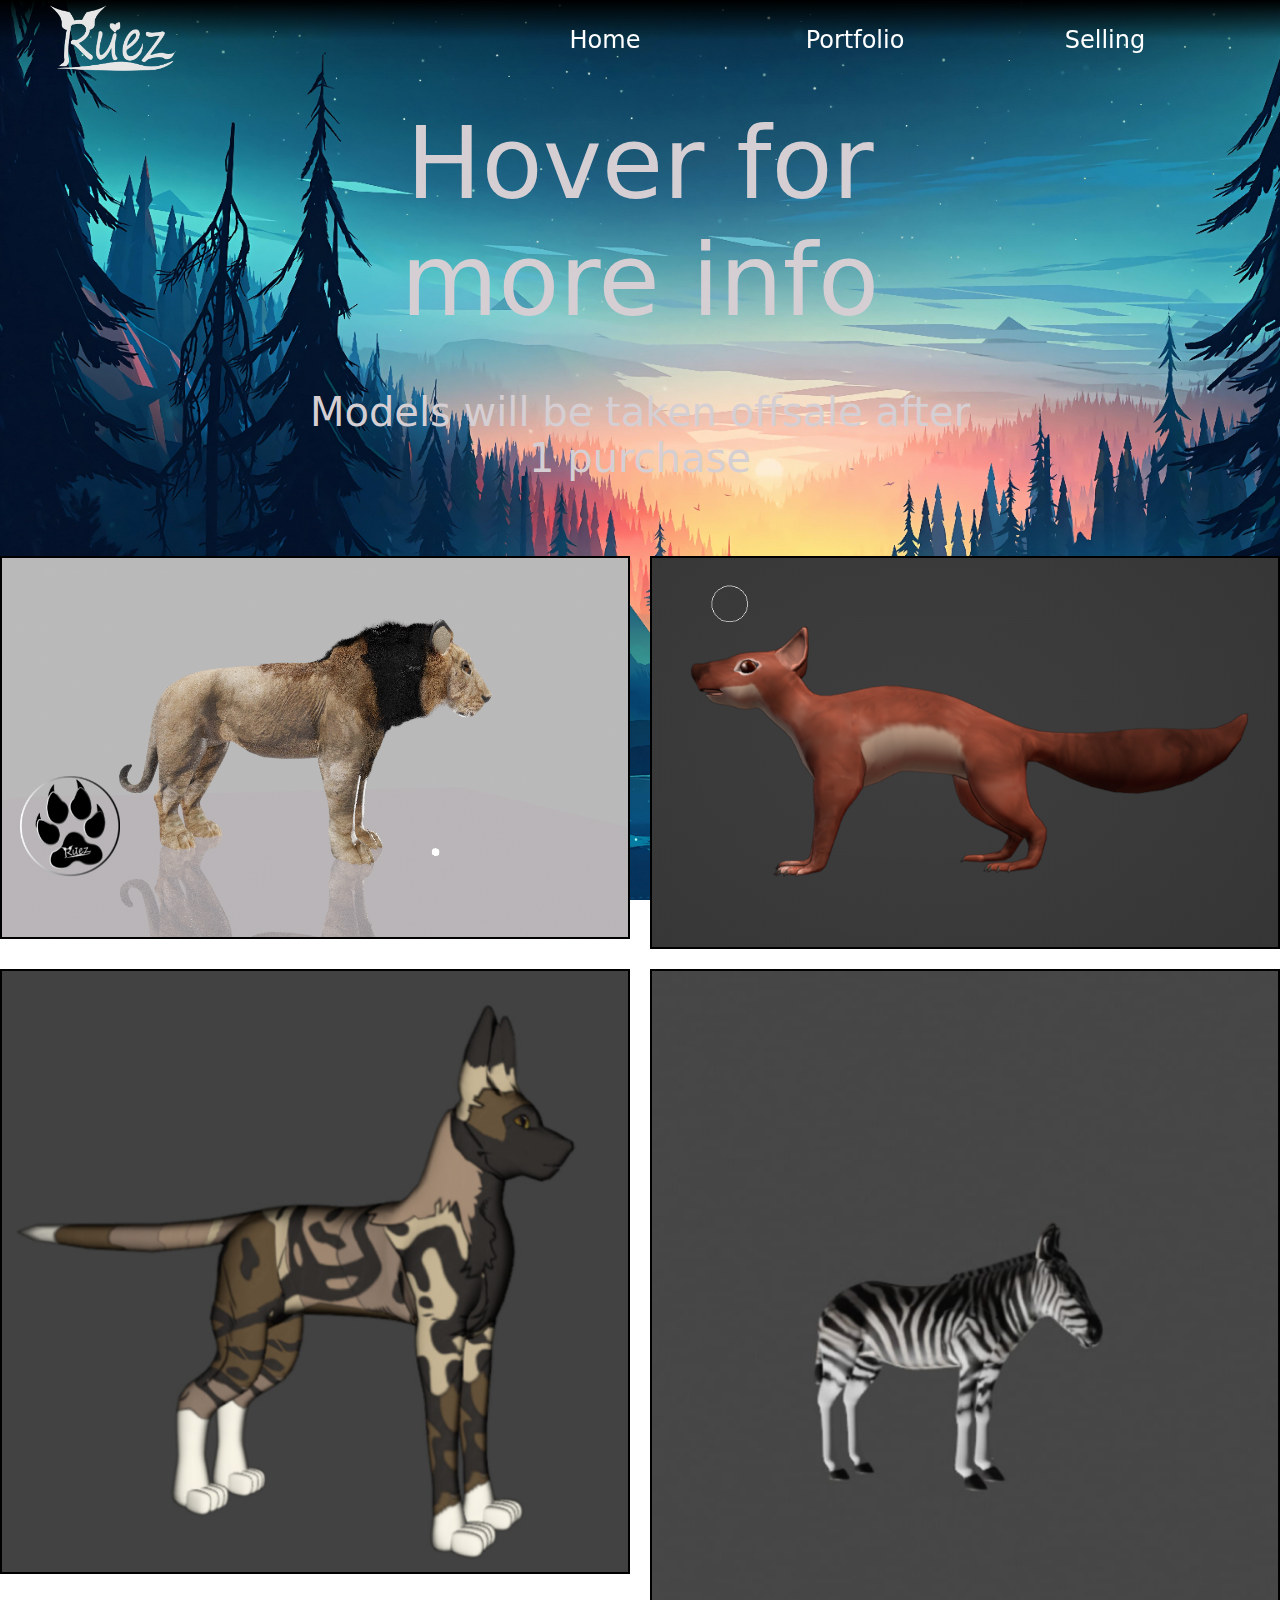
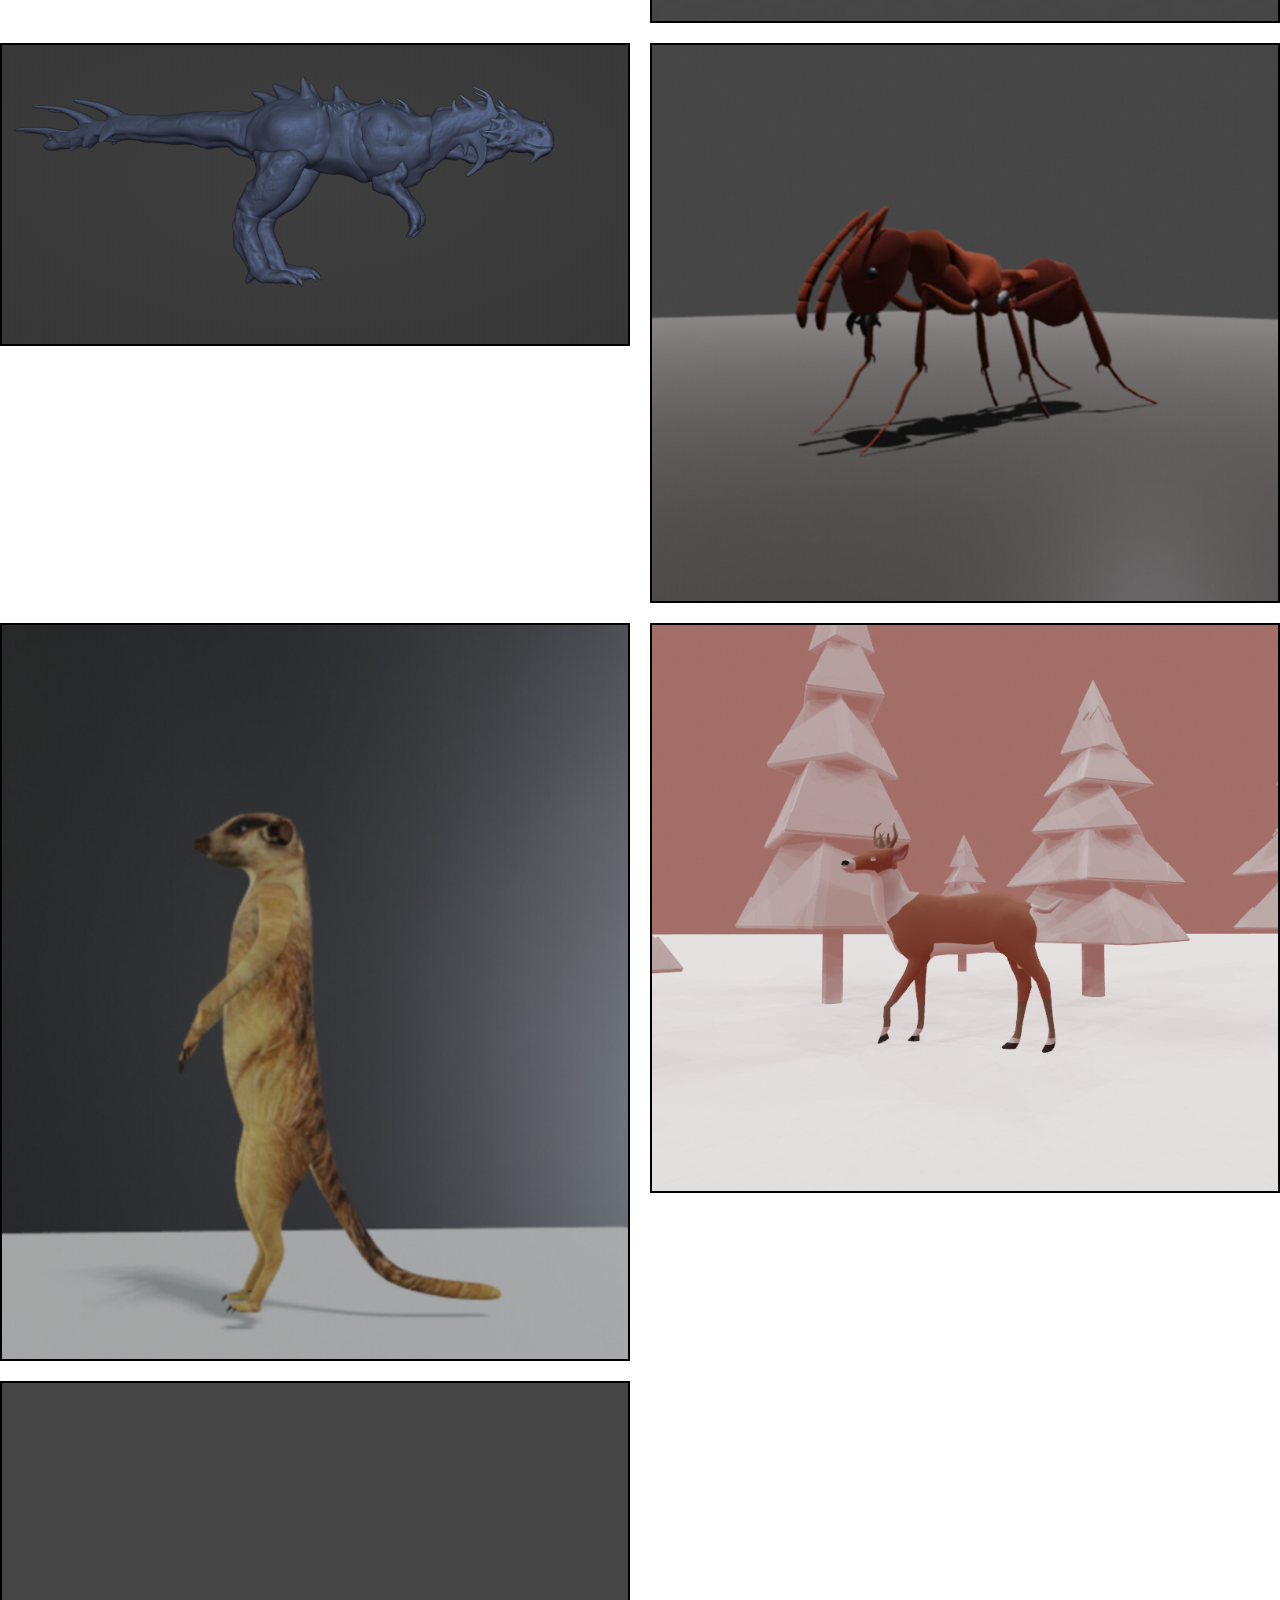
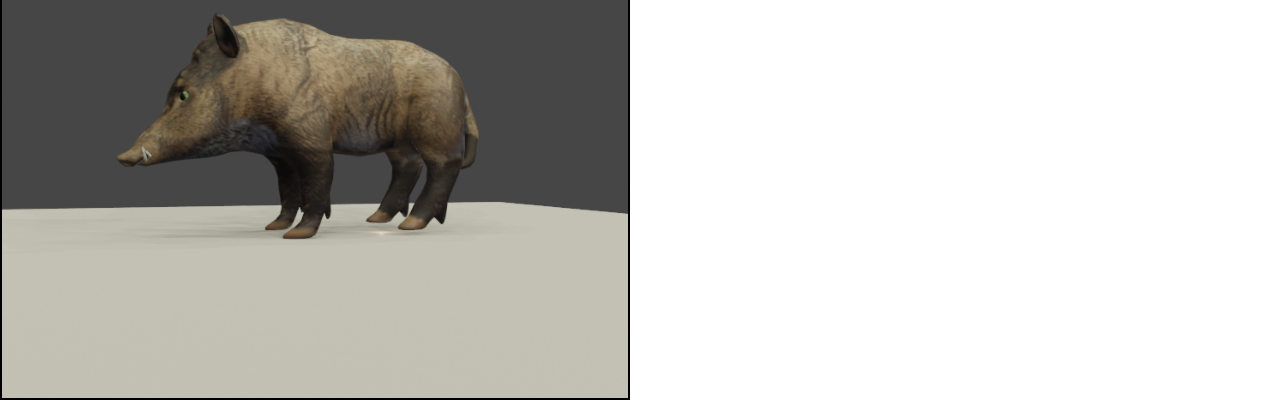
==== forsale.html @ bade5244 "Subheading to selling page" ====
<!DOCTYPE html>
<html lang="en">
<head>
    <meta charset="UTF-8">
    <meta http-equiv="X-UA-Compatible" content="IE=edge">
    <meta name="viewport" content="width=`, initial-scale=1.0">
    <title>Ruez For Sale</title>
    <script src="app.js"></script>
    <link rel="stylesheet" href="styles.css">
</head>
<body>
    <nav class="navbar">
        <div class="navbar__container">
            <a href="/" id="navbar__logo"><img src="images/Ruez.png"></a>
            <div class="navbar__toggle" id="mobile-menu">
                <span class="bar"></span>
                <span class="bar"></span>
                <span class="bar"></span>
            </div>
            <ul class="navbar__menu">
                <li class="navbar__item">
                    <a href="/" class="navbar__links">
                        Home
                    </a>
                </li>
                <li class="navbar__item">
                    <a href="/portfolio.html" class="navbar__links">
                        Portfolio
                    </a>
                </li>
                <li class="navbar__item">
                    <a href="/forsale.html" class="navbar__links">
                        Selling
                    </a>
                </li>
            </ul>
        </div>
    </nav>

    <div class="sale-guide">
        <div class="sale-hover-guide-txt">
            Hover for more info
        </div>
        <div class="sale-offsale-guide-txt">
            Models will be taken offsale after 1 purchase
        </div>
    </div>

	<div class="image-container">
        <img src="images/RuezLogo.png" alt="Small Image">
    </div>

    <div class="sale-grid-container">
		<div class="sale-grid-item">
			<img src="images/saleIMGs/image1.png" alt="Image 1">
            <div class="price-txt-overlay">
                <div class="price-txt">
                    <b>Lion</b>
                    <br>10k tris, rigged
                    <br><br>$30
                </div>
            </div>
		</div>
		<div class="sale-grid-item">
			<img src="images/saleIMGs/image2.png" alt="Image 2">
            <div class="price-txt-overlay">
                <div class="price-txt">
                    <b>Lion</b>
                    <br>A lion I made
                    <br><br>$30
                </div>
            </div>
		</div>
		<div class="sale-grid-item">
			<img src="images/saleIMGs/image3.png" alt="Image 3">
            <div class="price-txt-overlay">
                <div class="price-txt">
                    <b>Lion</b>
                    <br>A lion I made
                    <br><br>$30
                </div>
            </div>
		</div>
		<div class="sale-grid-item">
			<img src="images/saleIMGs/image4.png" alt="Image 4">
            <div class="price-txt-overlay">
                <div class="price-txt">
                    <b>Lion</b>
                    <br>A lion I made
                    <br><br>$30
                </div>
            </div>
		</div>
		<div class="sale-grid-item">
			<img src="images/saleIMGs/image5.png" alt="Image 5">
            <div class="price-txt-overlay">
                <div class="price-txt">
                    <b>Lion</b>
                    <br>A lion I made
                    <br><br>$30
                </div>
            </div>
		</div>
		<div class="sale-grid-item">
			<img src="images/saleIMGs/image6.png" alt="Image 6">
            <div class="price-txt-overlay">
                <div class="price-txt">
                    <b>Lion</b>
                    <br>A lion I made
                    <br><br>$30
                </div>
            </div>
		</div>
		<div class="sale-grid-item">
			<img src="images/saleIMGs/image7.png" alt="Image 7">
            <div class="price-txt-overlay">
                <div class="price-txt">
                    <b>Lion</b>
                    <br>A lion I made
                    <br><br>$30
                </div>
            </div>
		</div>
		<div class="sale-grid-item">
			<img src="images/saleIMGs/image8.png" alt="Image 8">
            <div class="price-txt-overlay">
                <div class="price-txt">
                    <b>Lion</b>
                    <br>A lion I made
                    <br><br>$30
                </div>
            </div>
		</div>
		<div class="sale-grid-item">
			<img src="images/saleIMGs/image9.png" alt="Image 9">
            <div class="price-txt-overlay">
                <div class="price-txt">
                    <b>Lion</b>
                    <br>A lion I made
                    <br><br>$30
                </div>
            </div>
		</div>
	</div>

</body>
</html>
---- styles.css ----
* {
    box-sizing: border-box;
    margin: 0;
    padding: 0;
    font-family: ;
    font-family:system-ui, -apple-system, BlinkMacSystemFont, 'Segoe UI', Roboto, Oxygen, Ubuntu, Cantarell, 'Open Sans', 'Helvetica Neue', sans-serif;
    
}

body{
    background-image: url("images/Background-Trees3.jpg");
    background-attachment: fixed;
    background-size: cover;
}

h2 {
    font-size: 60px;
    color: #d5cfd3;
    text-shadow: 4px 4px #445e9e;
}

.nameTitle {
    padding-top: 250px;
    padding-right: 100px;
    padding-left: 350px;
    font-size: 80px;
    text-align: left;
    color: #d5cfd3;
    text-shadow: 4px 4px #445e9e;
}

.aboutMe {
    font-size: 20px;
    text-align: left;
    color: #d5cfd3;

    background-color: #1F6F88;
    border: 5px solid #04142C;
    border-radius: 50px;

    padding-left: 50px;
    margin-left: 250px;

    padding-top: 25px;
    margin-top: px;

    padding-right: 50px;
    margin-right: 250px;

    padding-bottom: 25px;

}

.contactMe {
    padding-top: 30px;
    padding-right: 100px;
    padding-left: 350px;
    font-size: 20px;
    text-align: left;
    color: #d5cfd3;
    margin-bottom: 200px;

    background-color: #1F6F88;
    border: 5px solid #04142C;
    border-radius: 50px;

    padding-left: 50px;
    margin-left: 250px;

    padding-top: 25px;
    margin-top: 30px;

    padding-right: 50px;
    margin-right: 250px;

    padding-bottom: 25px;
}

.navbar {
    background-image: linear-gradient(to bottom, rgba(0,0,0,1), rgba(0,0,0,0.1), rgba(0,0,0,0));
    height: 80px;
    display: flex;
    justify-content: center;
    align-items: center;
    font-size: x-large;
    position: sticky;
    top: 0;
    z-index: 999;
}

.navbar__container {
    display: flex;
    justify-content: space-between;
    height: 80px;
    z-index: 1;
    width: 100%;
    max-width: 1300px;
    margin: 0 auto;
    padding: 0 50px;
}

#navbar__logo {
    scale: 7%;
    height: 12px;
    width: 0px;
}

.navbar__menu {
    display: flex;
    align-items: center;
    list-style: none;
    text-align: center;
}

.navbar__item {
    height: 80px;
    width: 250px;
    justify-content: center;
}


.navbar__item:hover {
    background:#596fa6;
    transition: all 0.5s ease;
}

.navbar__links {
    color: #ffffff;
    display: flex;
    align-items: center;
    justify-content: center;
    text-decoration: none;
    padding: 0 1rem;
    height: 100%;
}





.portfolio-grid-container {
    display: grid;
    grid-template-columns: repeat(2, 1fr);
    grid-gap: 20px;
    max-width: 1400px;
    margin: auto;
    padding-top: 50px;
}

.portfolio-grid-item img {
    width: 100%;
    height: auto;
    display: block;
    margin: 0 auto;
    border: 2px solid black;
    transition: transform 0.3s ease-in-out;

}

.portfolio-grid-item:hover img {
    transform: scale(1.1);
}






.sale-grid-container {
    display: grid;
    grid-template-columns: repeat(2, 1fr);
    grid-gap: 20px;
    max-width: 1400px;
    margin: auto;
    padding-top: 50px;
}

.sale-grid-item {
    position: relative;
    color: white;
}

.sale-grid-item img {
    width: 100%;
    height: auto;
    display: block;
    margin: 0 auto;
    border: 2px solid black;
}

.price-txt {
    color: white;
    font-size: 40px;
    position: absolute;
    padding-left: 10px;
    text-align: left;
}

.price-txt-overlay {
    position: absolute;
    top: 0;
    bottom: 0;
    left: 0;
    right: 0;
    height: 100%;
    width: 100%;
    opacity: 0;
    transition: .3s ease;

    font-size: 100px;
    text-shadow: 2px 2px #000000;
}

.sale-grid-item:hover .price-txt-overlay {
    opacity: 1;
}

.sale-hover-guide-txt {
    font-size: 100px;
    text-align: center;
    color: #d5cfd3;

    padding-left: 50px;
    margin-left: 250px;

    padding-top: 25px;
    margin-top: px;

    padding-right: 50px;
    margin-right: 250px;

    padding-bottom: 25px;

}

.sale-offsale-guide-txt {
    font-size: 40px;
    text-align: center;
    color: #d5cfd3;

    padding-left: 50px;
    margin-left: 250px;

    padding-top: 25px;
    margin-top: px;

    padding-right: 50px;
    margin-right: 250px;

    padding-bottom: 25px;

}




/* The mini logo in the corner */
.image-container {
    position: fixed;
    bottom: 20px;
    left: 20px;
    z-index: 99;
}
  
.image-container img {
    width: 100px; 
    height: auto;

}




.button-down {
    position: relative;
    padding: 5px;
    padding-top: 400px;
    margin: 30px auto;
    height: 50px;
    width: 50px;
    border-radius: 50%;
    transition: all 0.2s linear;
    scale: 10%;
}

.button-down:hover {
    transform: translate3d(0, 250px, 0);
}
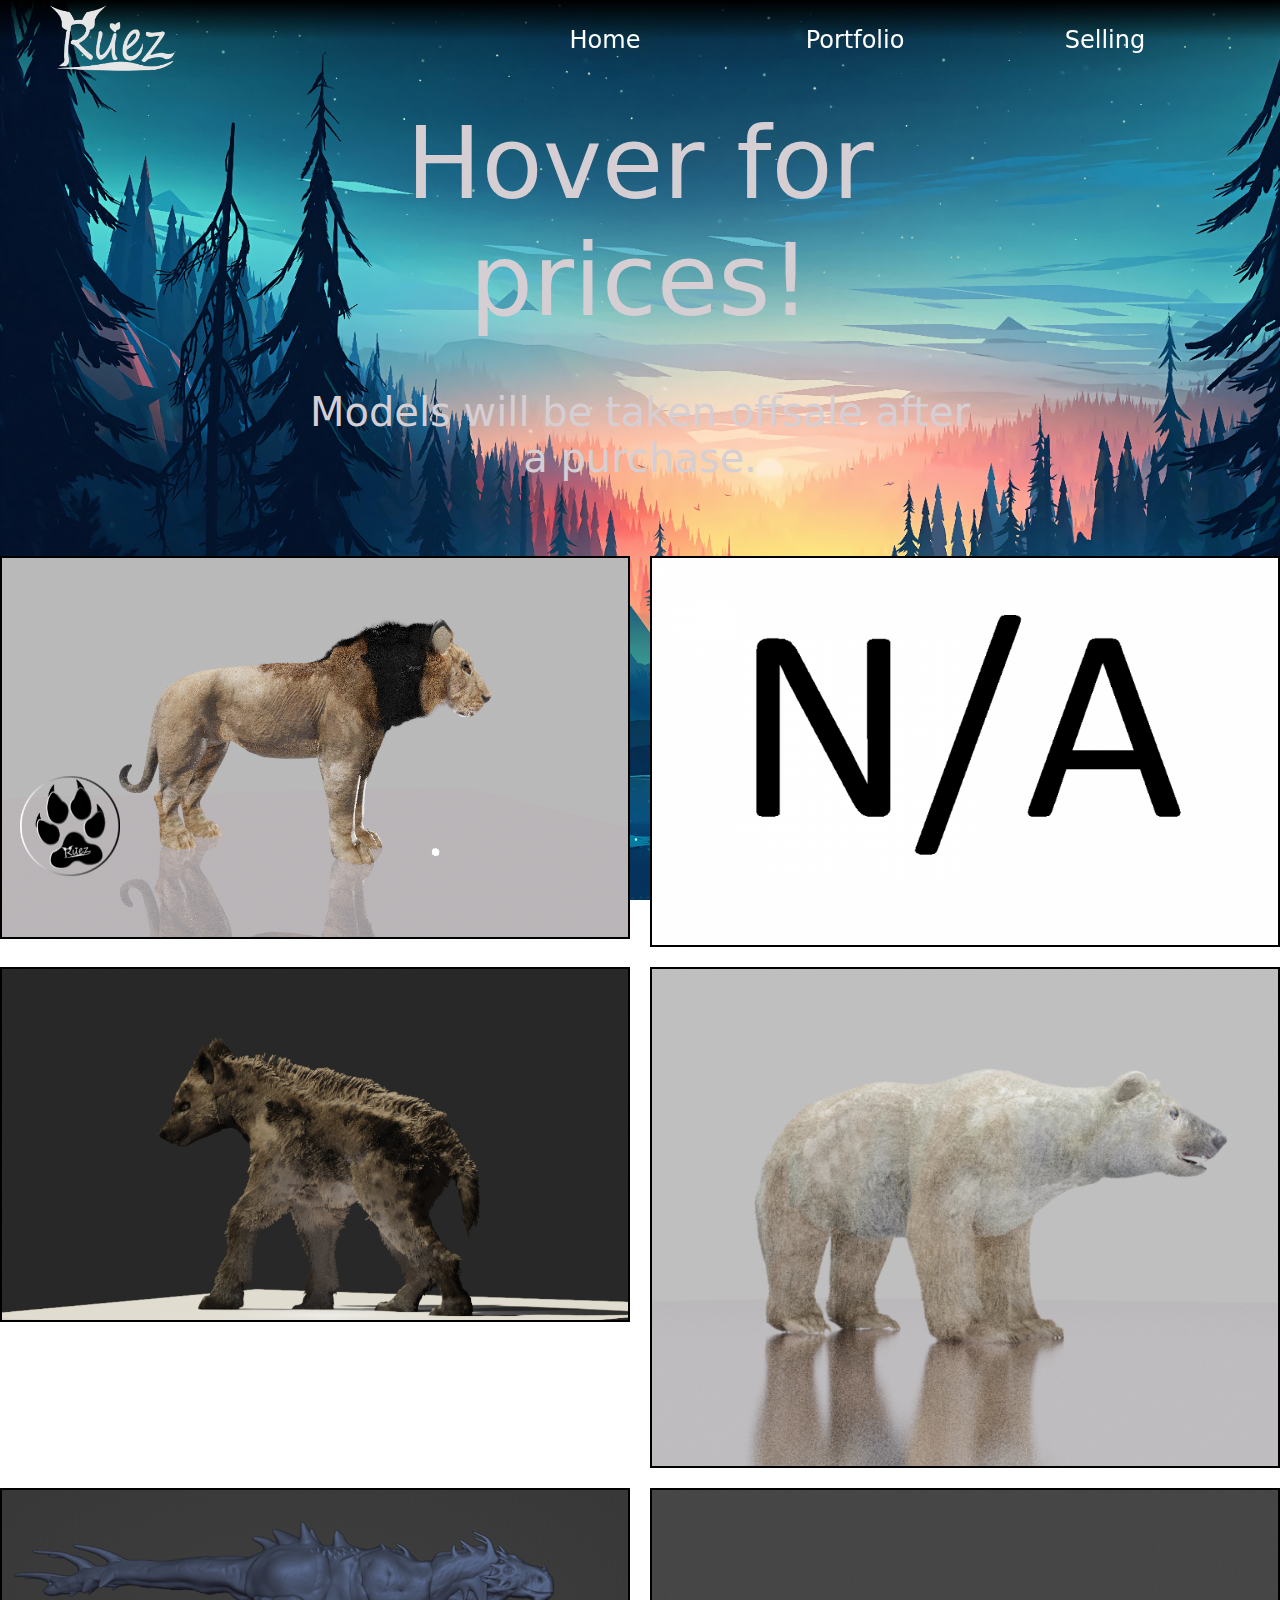
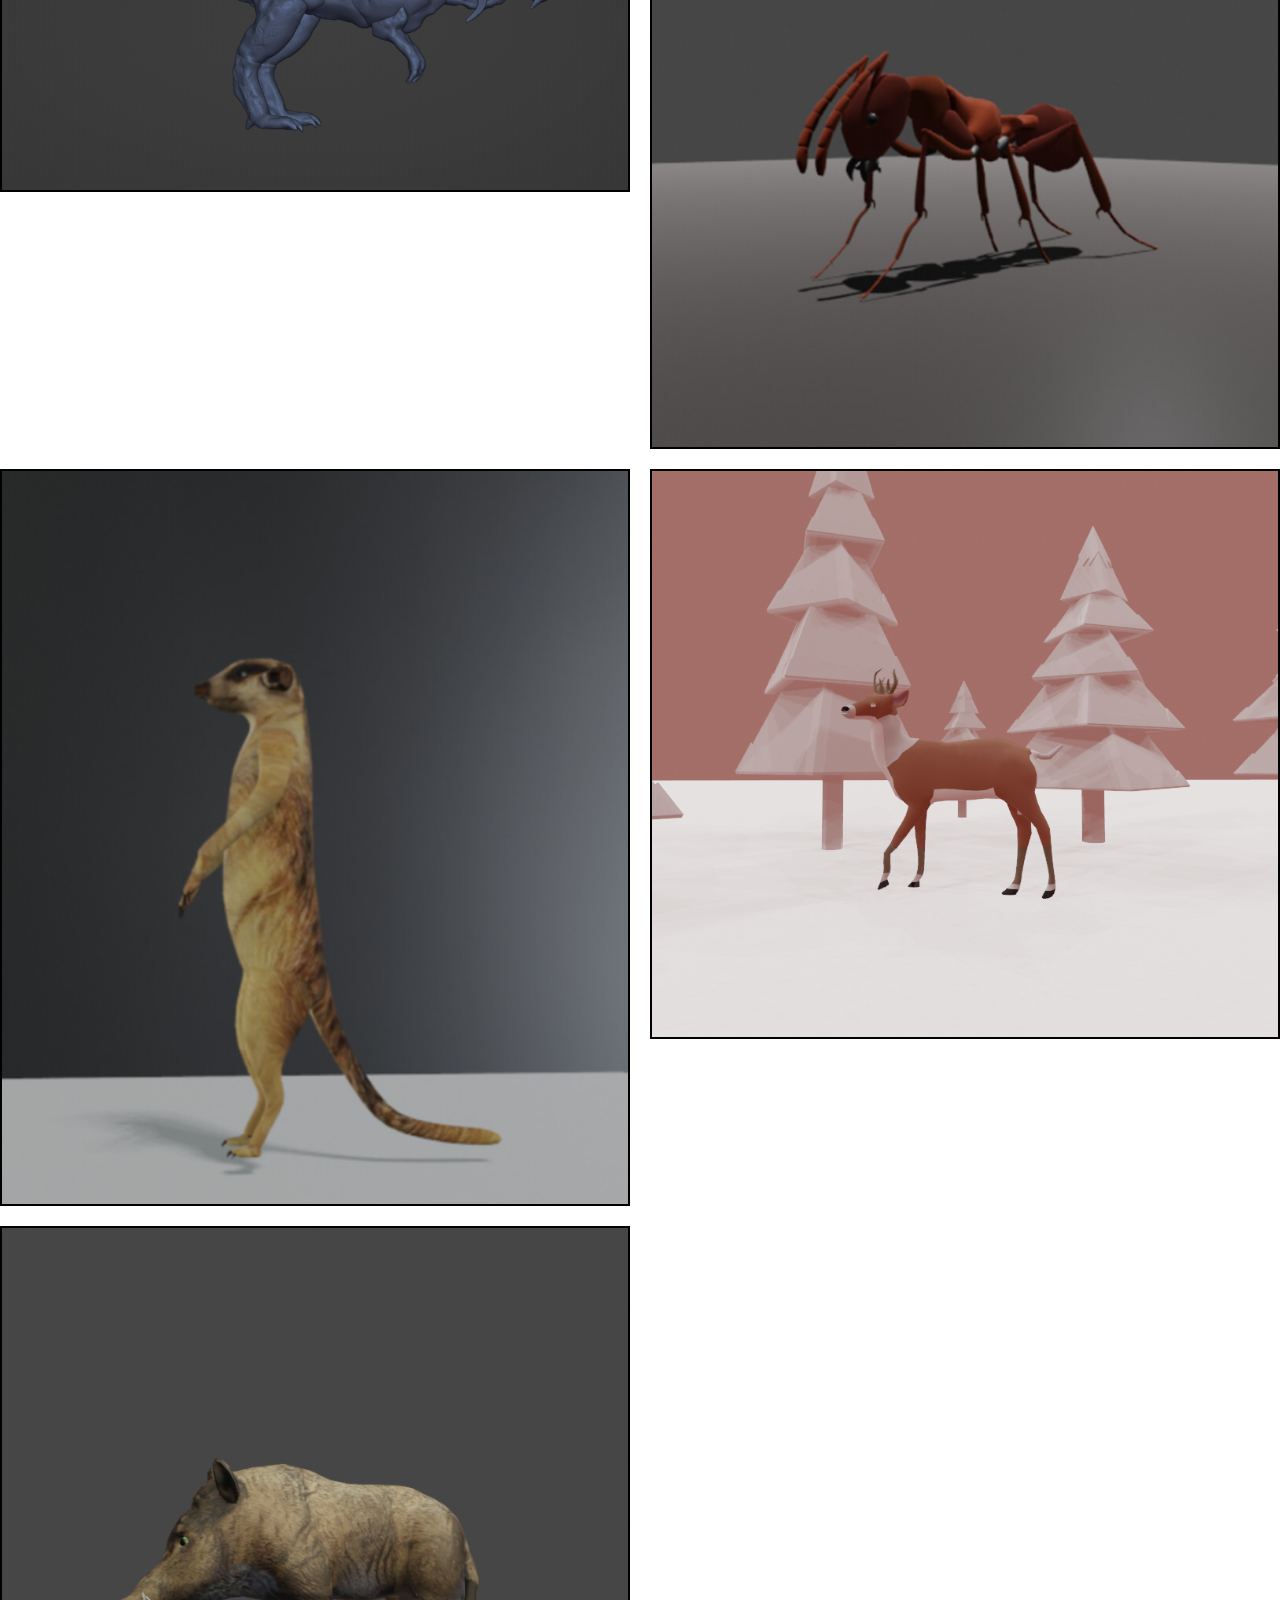
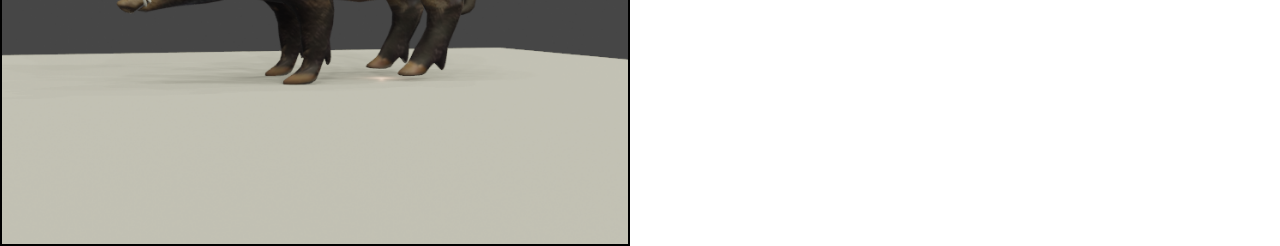
==== commit b4f7fd34: "Update forsale.html" ====
--- a/forsale.html
+++ b/forsale.html
@@ -39,10 +39,10 @@
 
     <div class="sale-guide">
         <div class="sale-hover-guide-txt">
-            Hover for more info
+            Hover for prices!
         </div>
         <div class="sale-offsale-guide-txt">
-            Models will be taken offsale after 1 purchase
+            Models will be taken offsale after a purchase.
         </div>
     </div>
 
@@ -57,7 +57,7 @@
                 <div class="price-txt">
                     <b>Lion</b>
                     <br>10k tris, rigged
-                    <br><br>$30
+                    <br><br>$20
                 </div>
             </div>
 		</div>
@@ -65,9 +65,9 @@
 			<img src="images/saleIMGs/image2.png" alt="Image 2">
             <div class="price-txt-overlay">
                 <div class="price-txt">
-                    <b>Lion</b>
-                    <br>A lion I made
-                    <br><br>$30
+                    <b>N/A</b>
+                    <br>Nothing here yet!
+                    <br><br>$0
                 </div>
             </div>
 		</div>
@@ -75,8 +75,8 @@
 			<img src="images/saleIMGs/image3.png" alt="Image 3">
             <div class="price-txt-overlay">
                 <div class="price-txt">
-                    <b>Lion</b>
-                    <br>A lion I made
+                    <b>Hyena</b>
+                    <br>9k Tris, rigged
                     <br><br>$30
                 </div>
             </div>
@@ -85,9 +85,9 @@
 			<img src="images/saleIMGs/image4.png" alt="Image 4">
             <div class="price-txt-overlay">
                 <div class="price-txt">
-                    <b>Lion</b>
-                    <br>A lion I made
-                    <br><br>$30
+                    <b>Polar Bear</b>
+                    <br>25k Tris, rigged
+                    <br><br>$25
                 </div>
             </div>
 		</div>
@@ -95,9 +95,9 @@
 			<img src="images/saleIMGs/image5.png" alt="Image 5">
             <div class="price-txt-overlay">
                 <div class="price-txt">
-                    <b>Lion</b>
-                    <br>A lion I made
-                    <br><br>$30
+                    <b>N/A</b>
+                    <br>Nothing here yet!
+                    <br><br>$0
                 </div>
             </div>
 		</div>
@@ -105,9 +105,9 @@
 			<img src="images/saleIMGs/image6.png" alt="Image 6">
             <div class="price-txt-overlay">
                 <div class="price-txt">
-                    <b>Lion</b>
-                    <br>A lion I made
-                    <br><br>$30
+                    <b>N/A</b>
+                    <br>Nothing here yet!
+                    <br><br>$0
                 </div>
             </div>
 		</div>
@@ -115,9 +115,9 @@
 			<img src="images/saleIMGs/image7.png" alt="Image 7">
             <div class="price-txt-overlay">
                 <div class="price-txt">
-                    <b>Lion</b>
-                    <br>A lion I made
-                    <br><br>$30
+                    <b>N/A</b>
+                    <br>Nothing here yet!
+                    <br><br>$0
                 </div>
             </div>
 		</div>
@@ -125,9 +125,9 @@
 			<img src="images/saleIMGs/image8.png" alt="Image 8">
             <div class="price-txt-overlay">
                 <div class="price-txt">
-                    <b>Lion</b>
-                    <br>A lion I made
-                    <br><br>$30
+                    <b>N/A</b>
+                    <br>Nothing here yet!
+                    <br><br>$0
                 </div>
             </div>
 		</div>
@@ -135,9 +135,9 @@
 			<img src="images/saleIMGs/image9.png" alt="Image 9">
             <div class="price-txt-overlay">
                 <div class="price-txt">
-                    <b>Lion</b>
-                    <br>A lion I made
-                    <br><br>$30
+                    <b>N/A</b>
+                    <br>Nothing here yet!
+                    <br><br>$0
                 </div>
             </div>
 		</div>
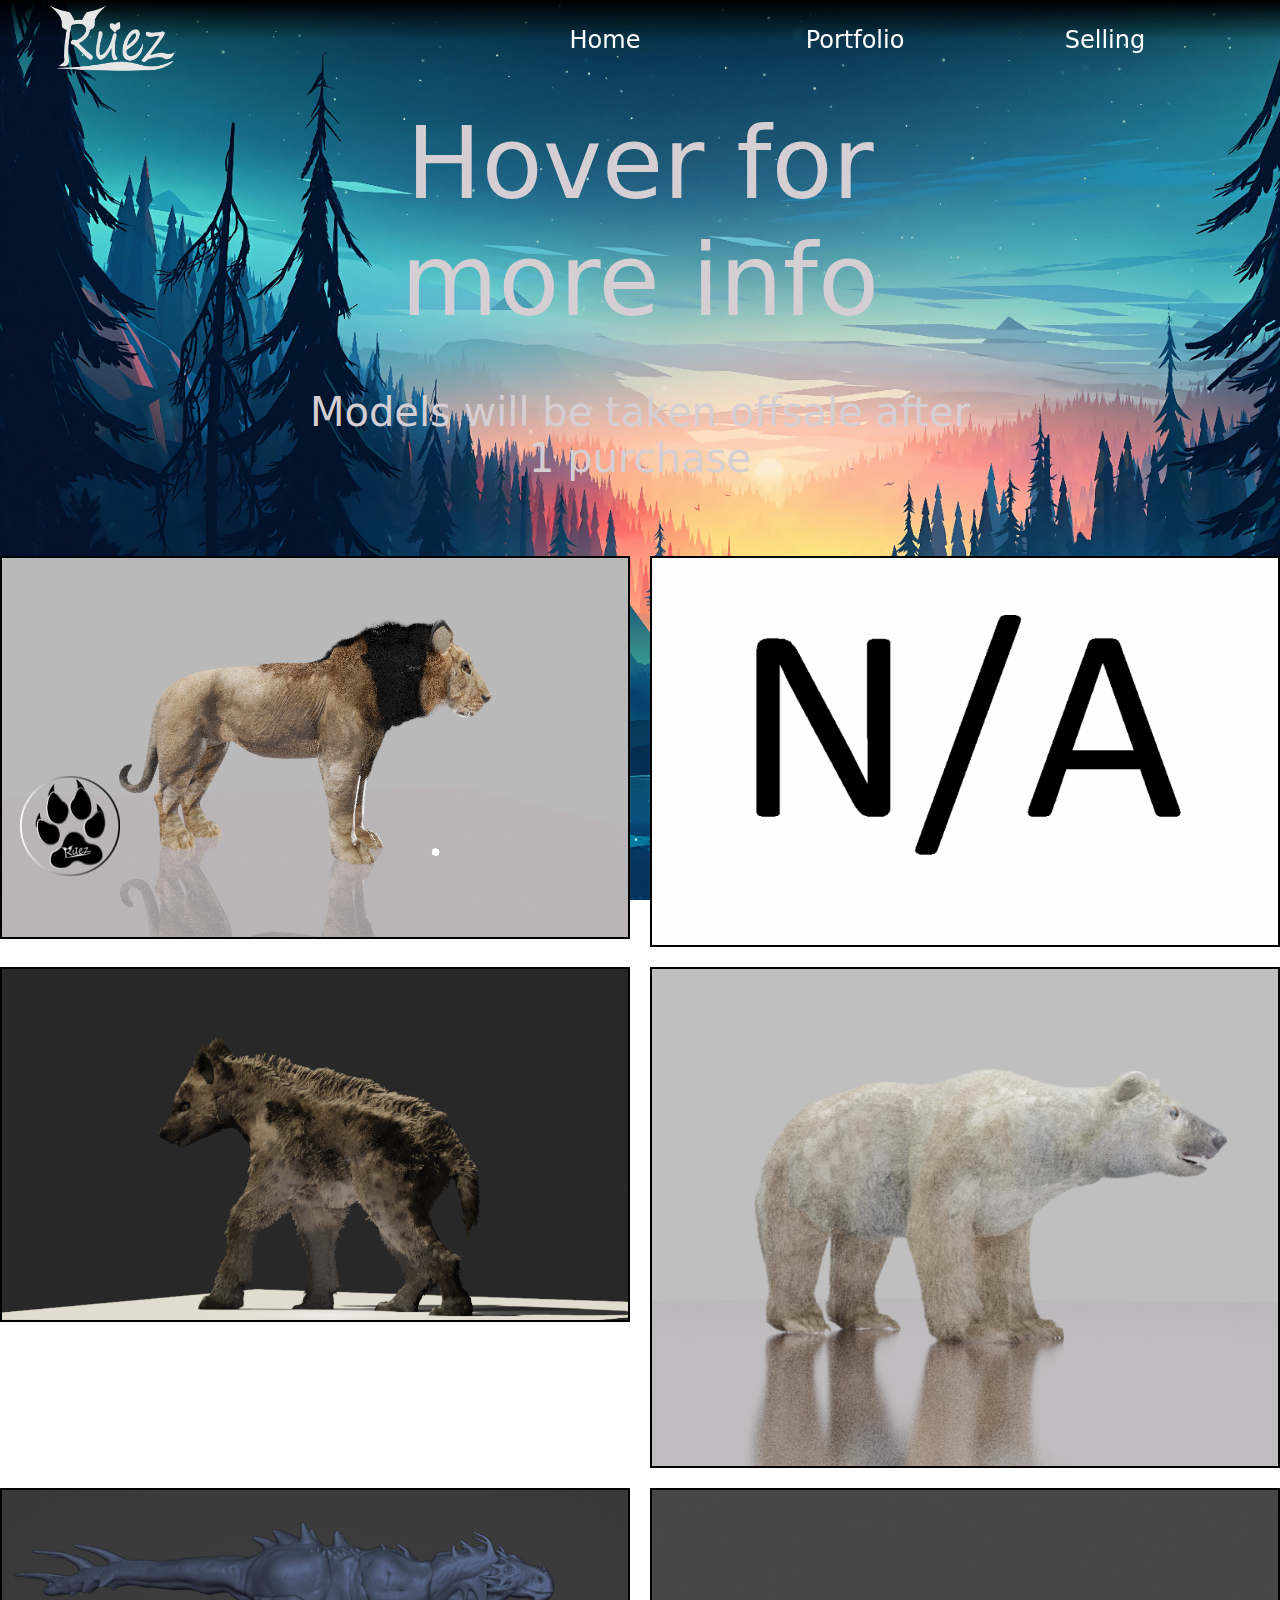
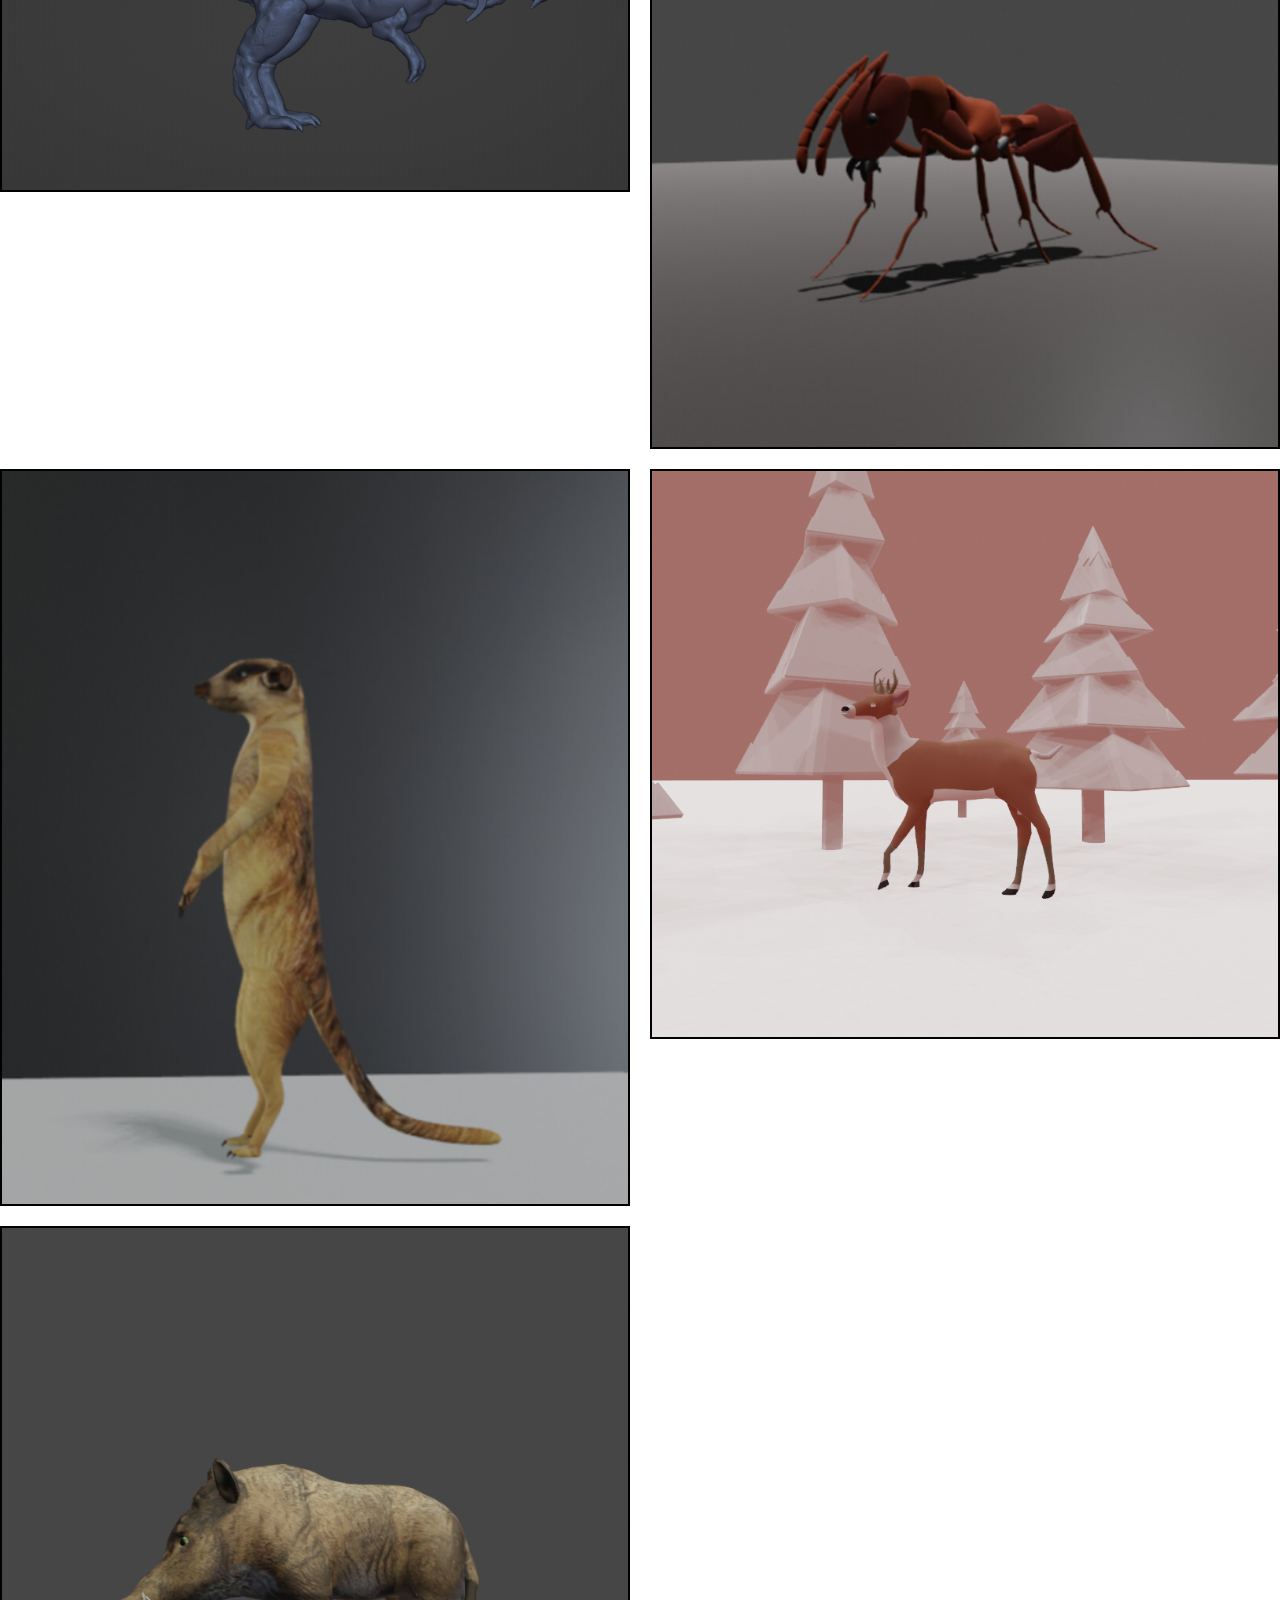
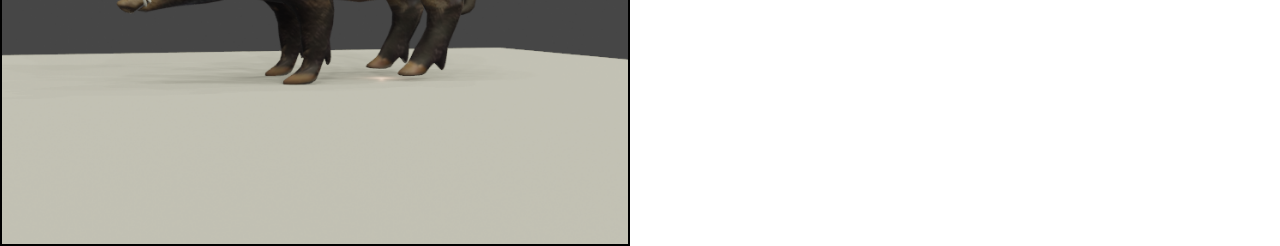
==== commit 4dff52cc: "Added N/A image" ====
--- a/forsale.html
+++ b/forsale.html
@@ -39,10 +39,10 @@
 
     <div class="sale-guide">
         <div class="sale-hover-guide-txt">
-            Hover for prices!
+            Hover for more info
         </div>
         <div class="sale-offsale-guide-txt">
-            Models will be taken offsale after a purchase.
+            Models will be taken offsale after 1 purchase
         </div>
     </div>
 
@@ -52,92 +52,92 @@
 
     <div class="sale-grid-container">
 		<div class="sale-grid-item">
-			<img src="images/saleIMGs/image1.png" alt="Image 1">
+			<img src="images/saleIMGs/image1.png" alt="Image 1" onerror="this.onerror=null;this.src='https://cdn.discordapp.com/attachments/974764354153095198/1089256876853690518/na-D985D8B9D986D989-825x510.png';">
             <div class="price-txt-overlay">
                 <div class="price-txt">
                     <b>Lion</b>
                     <br>10k tris, rigged
-                    <br><br>$20
-                </div>
-            </div>
-		</div>
-		<div class="sale-grid-item">
-			<img src="images/saleIMGs/image2.png" alt="Image 2">
-            <div class="price-txt-overlay">
-                <div class="price-txt">
-                    <b>N/A</b>
-                    <br>Nothing here yet!
-                    <br><br>$0
-                </div>
-            </div>
-		</div>
-		<div class="sale-grid-item">
-			<img src="images/saleIMGs/image3.png" alt="Image 3">
-            <div class="price-txt-overlay">
-                <div class="price-txt">
-                    <b>Hyena</b>
-                    <br>9k Tris, rigged
                     <br><br>$30
                 </div>
             </div>
 		</div>
 		<div class="sale-grid-item">
-			<img src="images/saleIMGs/image4.png" alt="Image 4">
+			<img src="images/saleIMGs/image2.png" onerror="this.onerror=null;this.src='https://cdn.discordapp.com/attachments/974764354153095198/1089256876853690518/na-D985D8B9D986D989-825x510.png';" alt="Image 2">
             <div class="price-txt-overlay">
                 <div class="price-txt">
-                    <b>Polar Bear</b>
-                    <br>25k Tris, rigged
-                    <br><br>$25
+                    <b>Lion</b>
+                    <br>A lion I made
+                    <br><br>$30
                 </div>
             </div>
 		</div>
 		<div class="sale-grid-item">
-			<img src="images/saleIMGs/image5.png" alt="Image 5">
+			<img src="images/saleIMGs/image3.png" onerror="this.onerror=null;this.src='https://cdn.discordapp.com/attachments/974764354153095198/1089256876853690518/na-D985D8B9D986D989-825x510.png';" alt="Image 3">
             <div class="price-txt-overlay">
                 <div class="price-txt">
-                    <b>N/A</b>
-                    <br>Nothing here yet!
-                    <br><br>$0
+                    <b>Lion</b>
+                    <br>A lion I made
+                    <br><br>$30
                 </div>
             </div>
 		</div>
 		<div class="sale-grid-item">
-			<img src="images/saleIMGs/image6.png" alt="Image 6">
+			<img src="images/saleIMGs/image4.png" onerror="this.onerror=null;this.src='https://cdn.discordapp.com/attachments/974764354153095198/1089256876853690518/na-D985D8B9D986D989-825x510.png';" alt="Image 4">
             <div class="price-txt-overlay">
                 <div class="price-txt">
-                    <b>N/A</b>
-                    <br>Nothing here yet!
-                    <br><br>$0
+                    <b>Lion</b>
+                    <br>A lion I made
+                    <br><br>$30
                 </div>
             </div>
 		</div>
 		<div class="sale-grid-item">
-			<img src="images/saleIMGs/image7.png" alt="Image 7">
+			<img src="images/saleIMGs/image5.png" onerror="this.onerror=null;this.src='https://cdn.discordapp.com/attachments/974764354153095198/1089256876853690518/na-D985D8B9D986D989-825x510.png';" alt="Image 5">
             <div class="price-txt-overlay">
                 <div class="price-txt">
-                    <b>N/A</b>
-                    <br>Nothing here yet!
-                    <br><br>$0
+                    <b>Lion</b>
+                    <br>A lion I made
+                    <br><br>$30
                 </div>
             </div>
 		</div>
 		<div class="sale-grid-item">
-			<img src="images/saleIMGs/image8.png" alt="Image 8">
+			<img src="images/saleIMGs/image6.png" onerror="this.onerror=null;this.src='https://cdn.discordapp.com/attachments/974764354153095198/1089256876853690518/na-D985D8B9D986D989-825x510.png';" alt="Image 6">
             <div class="price-txt-overlay">
                 <div class="price-txt">
-                    <b>N/A</b>
-                    <br>Nothing here yet!
-                    <br><br>$0
+                    <b>Lion</b>
+                    <br>A lion I made
+                    <br><br>$30
                 </div>
             </div>
 		</div>
 		<div class="sale-grid-item">
-			<img src="images/saleIMGs/image9.png" alt="Image 9">
+			<img src="images/saleIMGs/image7.png" onerror="this.onerror=null;this.src='https://cdn.discordapp.com/attachments/974764354153095198/1089256876853690518/na-D985D8B9D986D989-825x510.png';" alt="Image 7">
             <div class="price-txt-overlay">
                 <div class="price-txt">
-                    <b>N/A</b>
-                    <br>Nothing here yet!
-                    <br><br>$0
+                    <b>Lion</b>
+                    <br>A lion I made
+                    <br><br>$30
+                </div>
+            </div>
+		</div>
+		<div class="sale-grid-item">
+			<img src="images/saleIMGs/image8.png" onerror="this.onerror=null;this.src='https://cdn.discordapp.com/attachments/974764354153095198/1089256876853690518/na-D985D8B9D986D989-825x510.png';" alt="Image 8">
+            <div class="price-txt-overlay">
+                <div class="price-txt">
+                    <b>Lion</b>
+                    <br>A lion I made
+                    <br><br>$30
+                </div>
+            </div>
+		</div>
+		<div class="sale-grid-item">
+			<img src="images/saleIMGs/image9.png" onerror="this.onerror=null;this.src='https://cdn.discordapp.com/attachments/974764354153095198/1089256876853690518/na-D985D8B9D986D989-825x510.png';" alt="Image 9">
+            <div class="price-txt-overlay">
+                <div class="price-txt">
+                    <b>Lion</b>
+                    <br>A lion I made
+                    <br><br>$30
                 </div>
             </div>
 		</div>
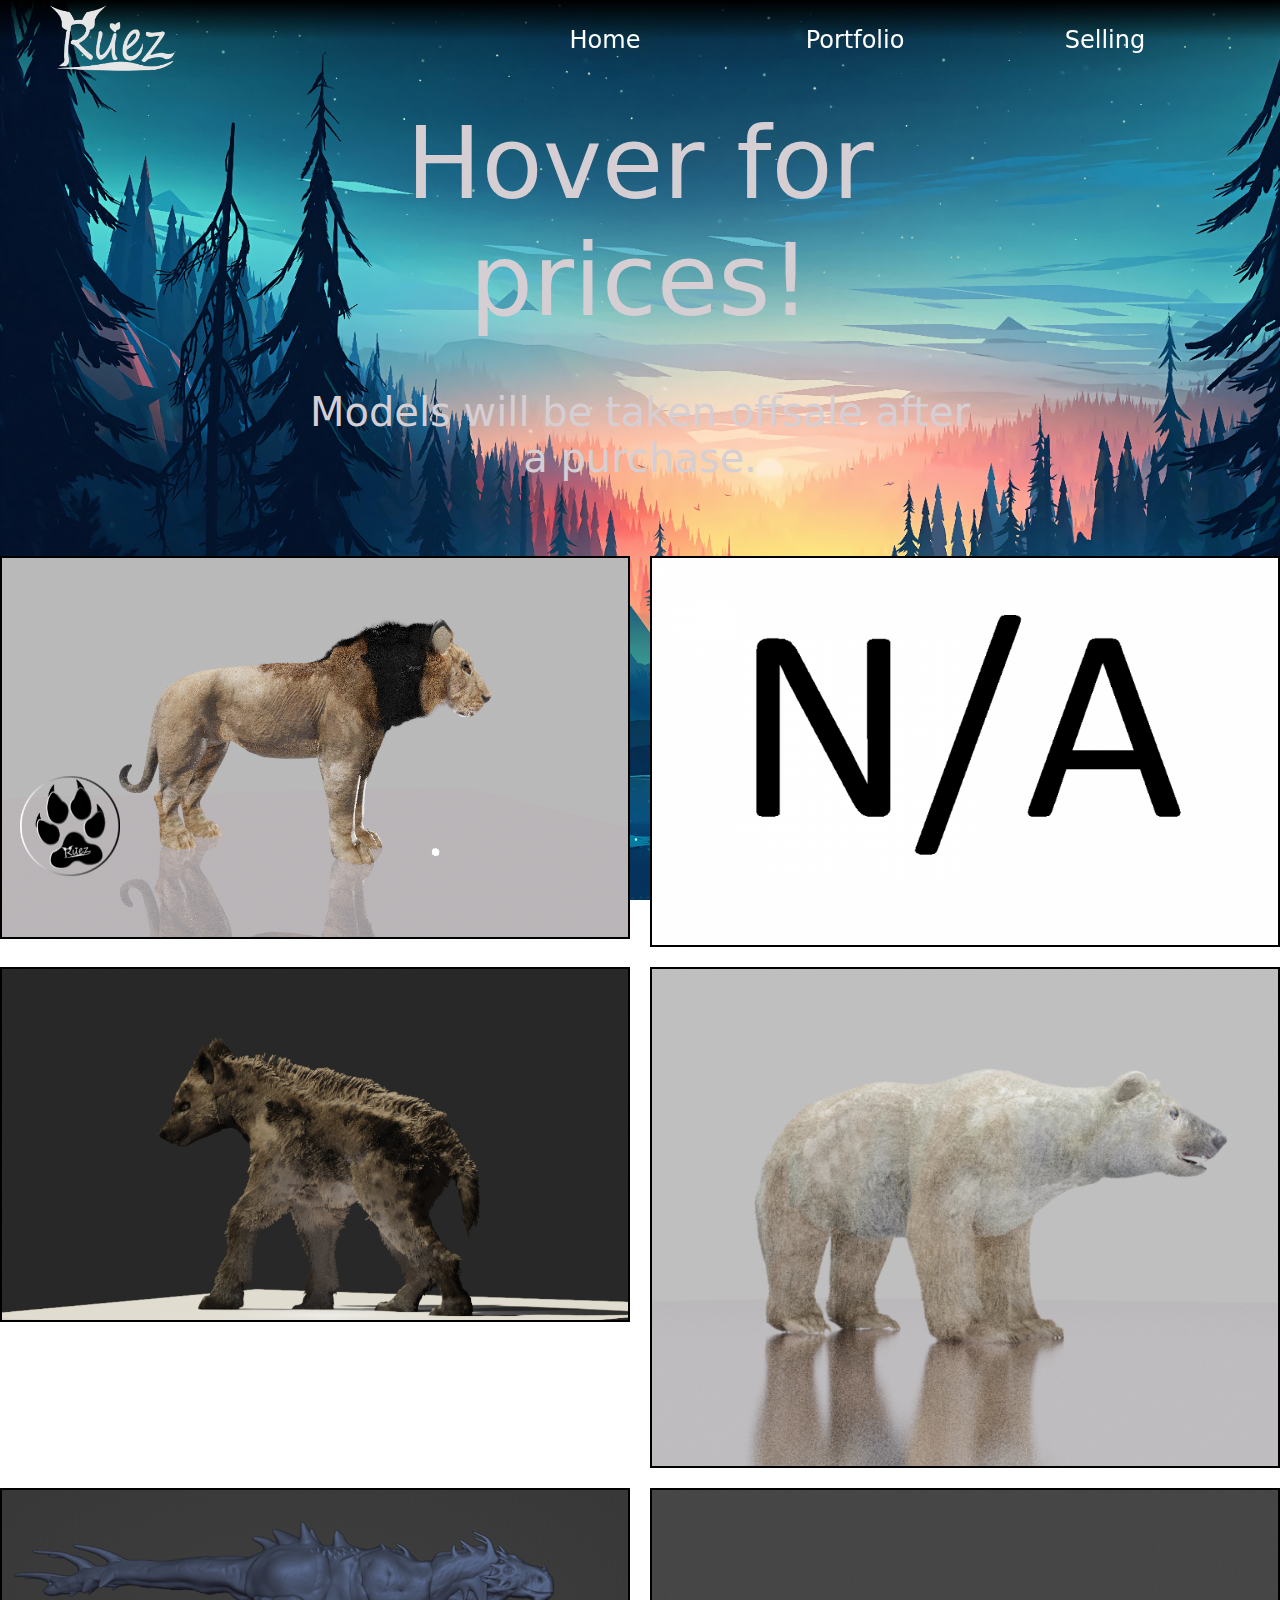
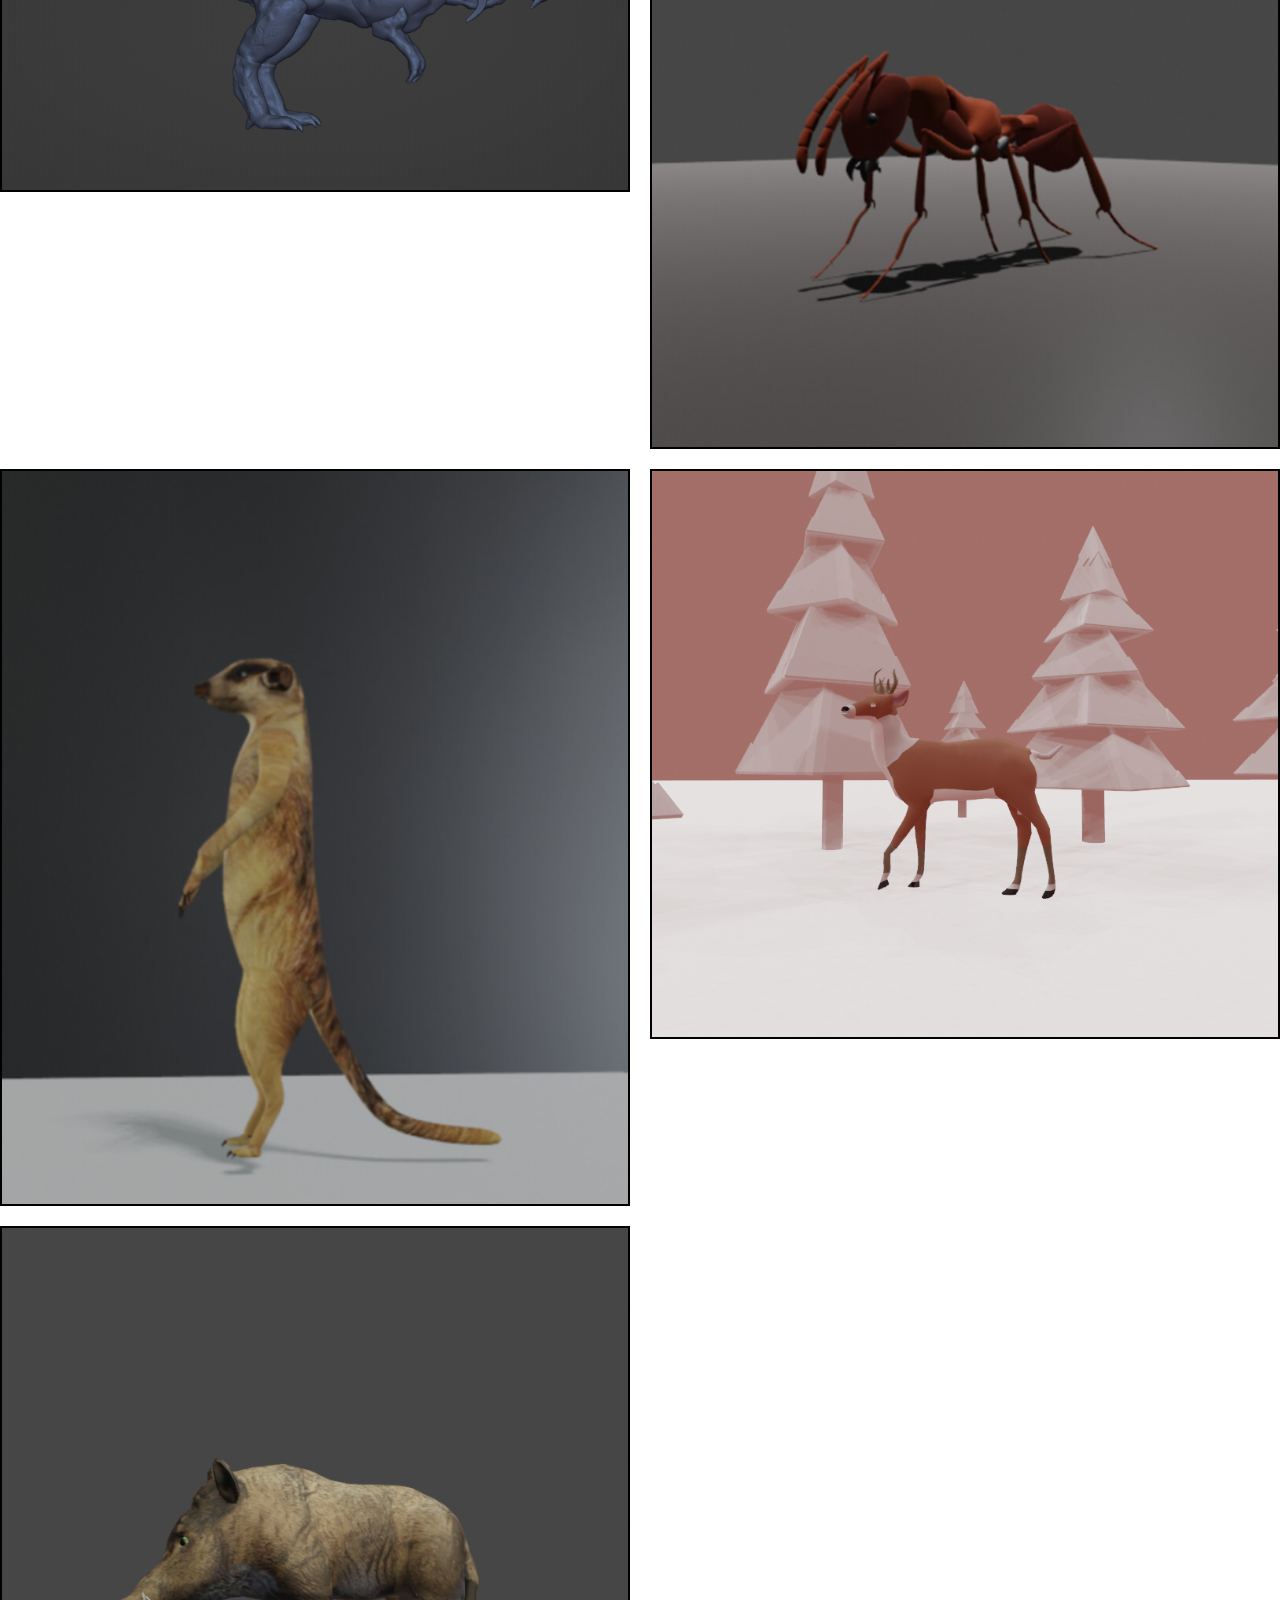
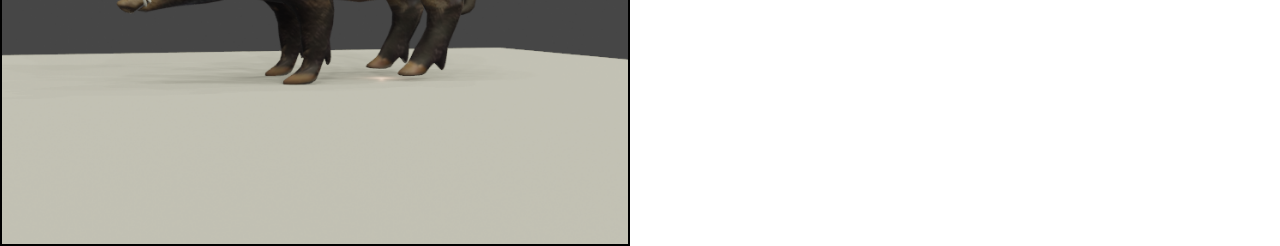
==== commit 8e2d09e8: "Merge branch 'main' of https://github.com/deepforce123/deepforce123.github.io" ====
--- a/forsale.html
+++ b/forsale.html
@@ -39,10 +39,10 @@
 
     <div class="sale-guide">
         <div class="sale-hover-guide-txt">
-            Hover for more info
+            Hover for prices!
         </div>
         <div class="sale-offsale-guide-txt">
-            Models will be taken offsale after 1 purchase
+            Models will be taken offsale after a purchase.
         </div>
     </div>
 
@@ -57,7 +57,7 @@
                 <div class="price-txt">
                     <b>Lion</b>
                     <br>10k tris, rigged
-                    <br><br>$30
+                    <br><br>$20
                 </div>
             </div>
 		</div>
@@ -65,9 +65,9 @@
 			<img src="images/saleIMGs/image2.png" onerror="this.onerror=null;this.src='https://cdn.discordapp.com/attachments/974764354153095198/1089256876853690518/na-D985D8B9D986D989-825x510.png';" alt="Image 2">
             <div class="price-txt-overlay">
                 <div class="price-txt">
-                    <b>Lion</b>
-                    <br>A lion I made
-                    <br><br>$30
+                    <b>N/A</b>
+                    <br>Nothing here yet!
+                    <br><br>$0
                 </div>
             </div>
 		</div>
@@ -75,8 +75,8 @@
 			<img src="images/saleIMGs/image3.png" onerror="this.onerror=null;this.src='https://cdn.discordapp.com/attachments/974764354153095198/1089256876853690518/na-D985D8B9D986D989-825x510.png';" alt="Image 3">
             <div class="price-txt-overlay">
                 <div class="price-txt">
-                    <b>Lion</b>
-                    <br>A lion I made
+                    <b>Hyena</b>
+                    <br>9k Tris, rigged
                     <br><br>$30
                 </div>
             </div>
@@ -85,9 +85,9 @@
 			<img src="images/saleIMGs/image4.png" onerror="this.onerror=null;this.src='https://cdn.discordapp.com/attachments/974764354153095198/1089256876853690518/na-D985D8B9D986D989-825x510.png';" alt="Image 4">
             <div class="price-txt-overlay">
                 <div class="price-txt">
-                    <b>Lion</b>
-                    <br>A lion I made
-                    <br><br>$30
+                    <b>Polar Bear</b>
+                    <br>25k Tris, rigged
+                    <br><br>$25
                 </div>
             </div>
 		</div>
@@ -95,9 +95,9 @@
 			<img src="images/saleIMGs/image5.png" onerror="this.onerror=null;this.src='https://cdn.discordapp.com/attachments/974764354153095198/1089256876853690518/na-D985D8B9D986D989-825x510.png';" alt="Image 5">
             <div class="price-txt-overlay">
                 <div class="price-txt">
-                    <b>Lion</b>
-                    <br>A lion I made
-                    <br><br>$30
+                    <b>N/A</b>
+                    <br>Nothing here yet!
+                    <br><br>$0
                 </div>
             </div>
 		</div>
@@ -105,9 +105,9 @@
 			<img src="images/saleIMGs/image6.png" onerror="this.onerror=null;this.src='https://cdn.discordapp.com/attachments/974764354153095198/1089256876853690518/na-D985D8B9D986D989-825x510.png';" alt="Image 6">
             <div class="price-txt-overlay">
                 <div class="price-txt">
-                    <b>Lion</b>
-                    <br>A lion I made
-                    <br><br>$30
+                    <b>N/A</b>
+                    <br>Nothing here yet!
+                    <br><br>$0
                 </div>
             </div>
 		</div>
@@ -115,9 +115,9 @@
 			<img src="images/saleIMGs/image7.png" onerror="this.onerror=null;this.src='https://cdn.discordapp.com/attachments/974764354153095198/1089256876853690518/na-D985D8B9D986D989-825x510.png';" alt="Image 7">
             <div class="price-txt-overlay">
                 <div class="price-txt">
-                    <b>Lion</b>
-                    <br>A lion I made
-                    <br><br>$30
+                    <b>N/A</b>
+                    <br>Nothing here yet!
+                    <br><br>$0
                 </div>
             </div>
 		</div>
@@ -125,9 +125,9 @@
 			<img src="images/saleIMGs/image8.png" onerror="this.onerror=null;this.src='https://cdn.discordapp.com/attachments/974764354153095198/1089256876853690518/na-D985D8B9D986D989-825x510.png';" alt="Image 8">
             <div class="price-txt-overlay">
                 <div class="price-txt">
-                    <b>Lion</b>
-                    <br>A lion I made
-                    <br><br>$30
+                    <b>N/A</b>
+                    <br>Nothing here yet!
+                    <br><br>$0
                 </div>
             </div>
 		</div>
@@ -135,9 +135,9 @@
 			<img src="images/saleIMGs/image9.png" onerror="this.onerror=null;this.src='https://cdn.discordapp.com/attachments/974764354153095198/1089256876853690518/na-D985D8B9D986D989-825x510.png';" alt="Image 9">
             <div class="price-txt-overlay">
                 <div class="price-txt">
-                    <b>Lion</b>
-                    <br>A lion I made
-                    <br><br>$30
+                    <b>N/A</b>
+                    <br>Nothing here yet!
+                    <br><br>$0
                 </div>
             </div>
 		</div>
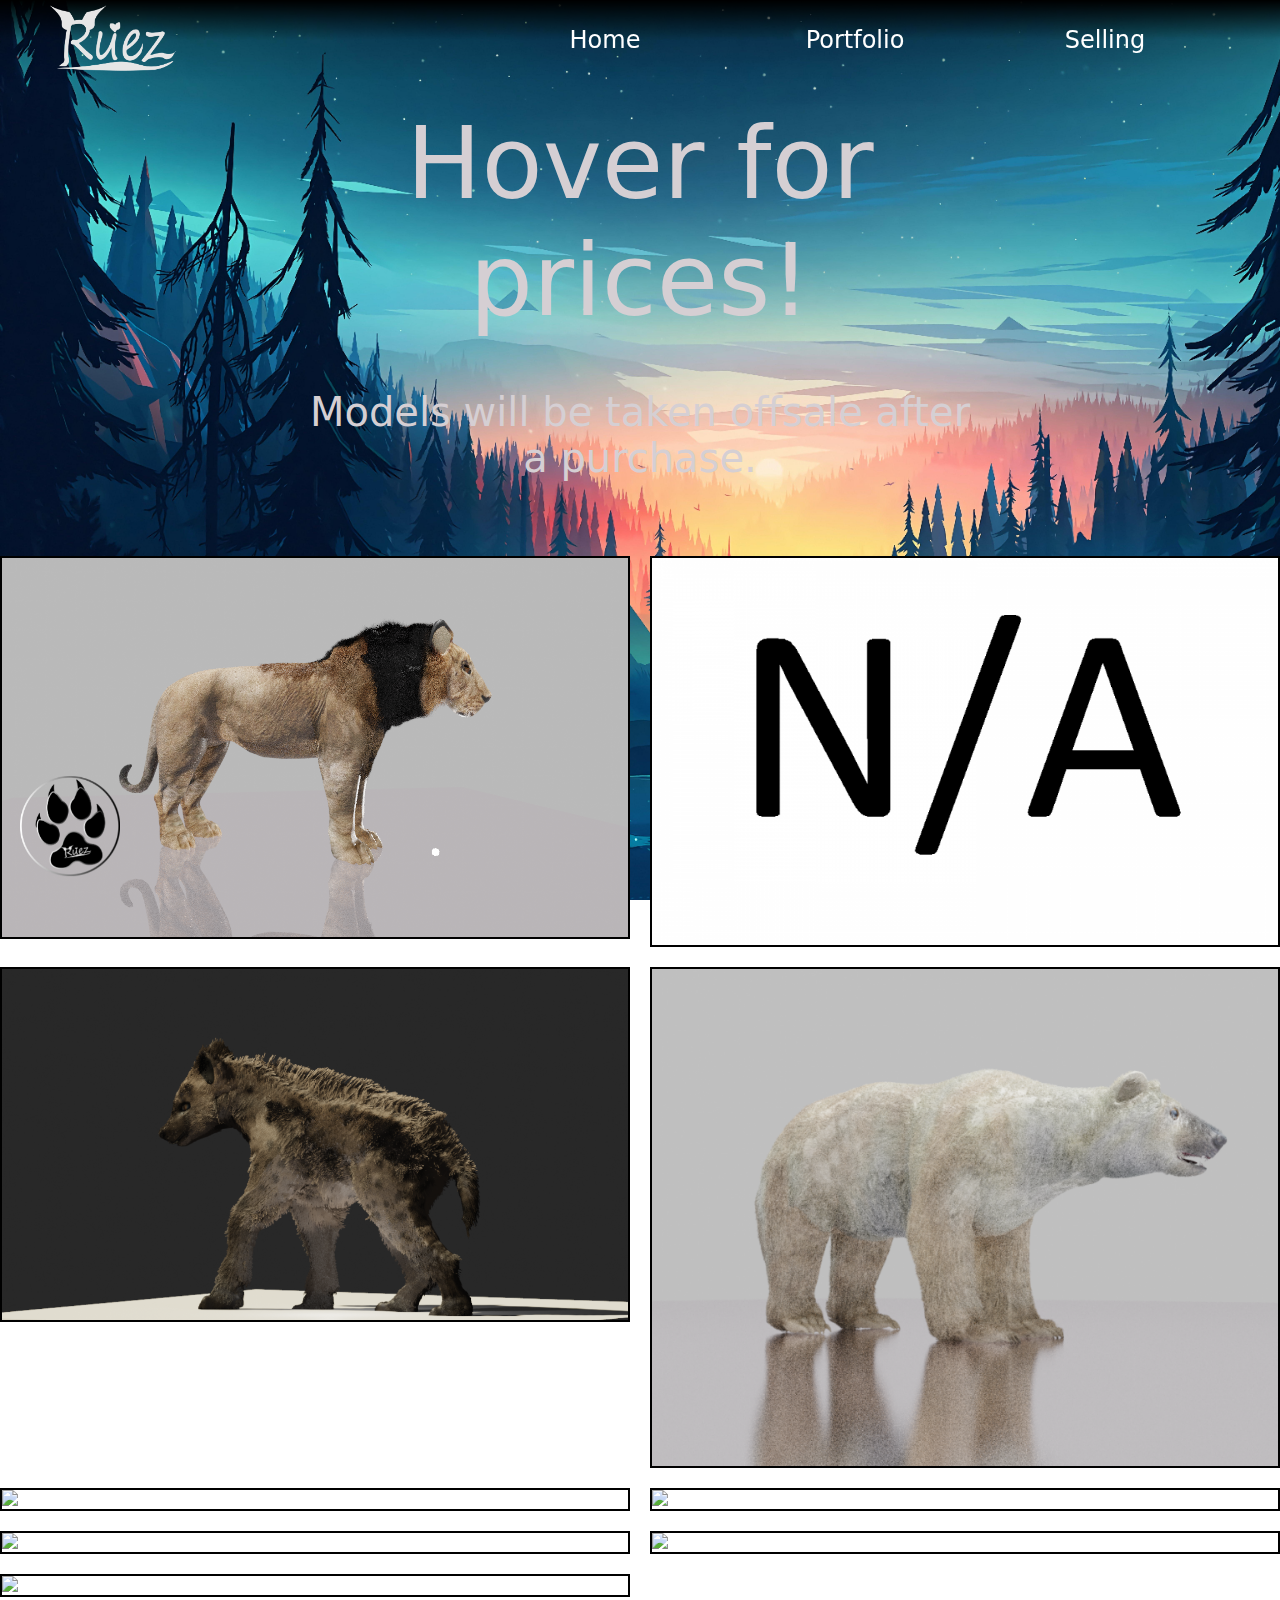
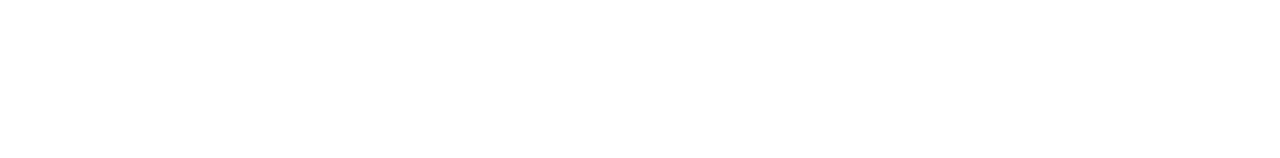
==== commit 6f138513: "Added icon to tab" ====
--- a/forsale.html
+++ b/forsale.html
@@ -7,6 +7,7 @@
     <title>Ruez For Sale</title>
     <script src="app.js"></script>
     <link rel="stylesheet" href="styles.css">
+    <link rel="shortcut icon" type="image/x-icon" href="favicon.ico" />
 </head>
 <body>
     <nav class="navbar">
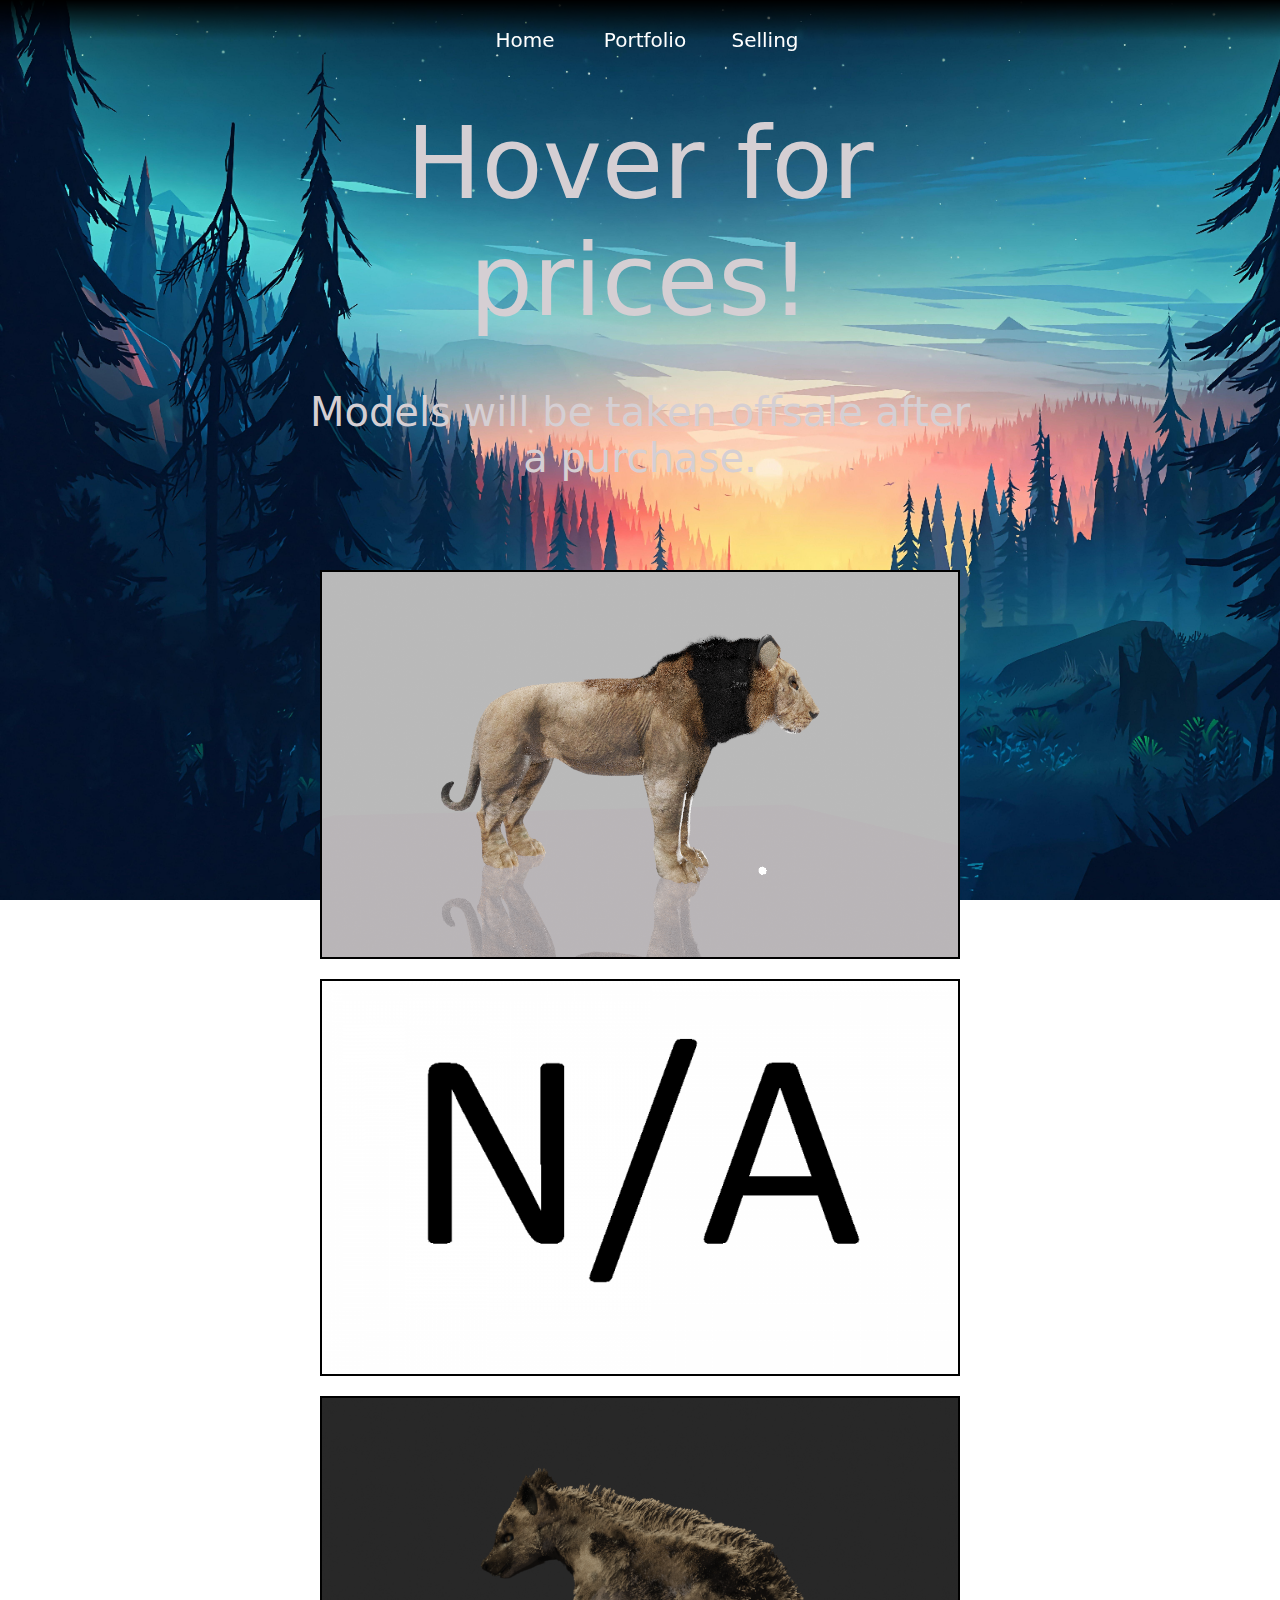
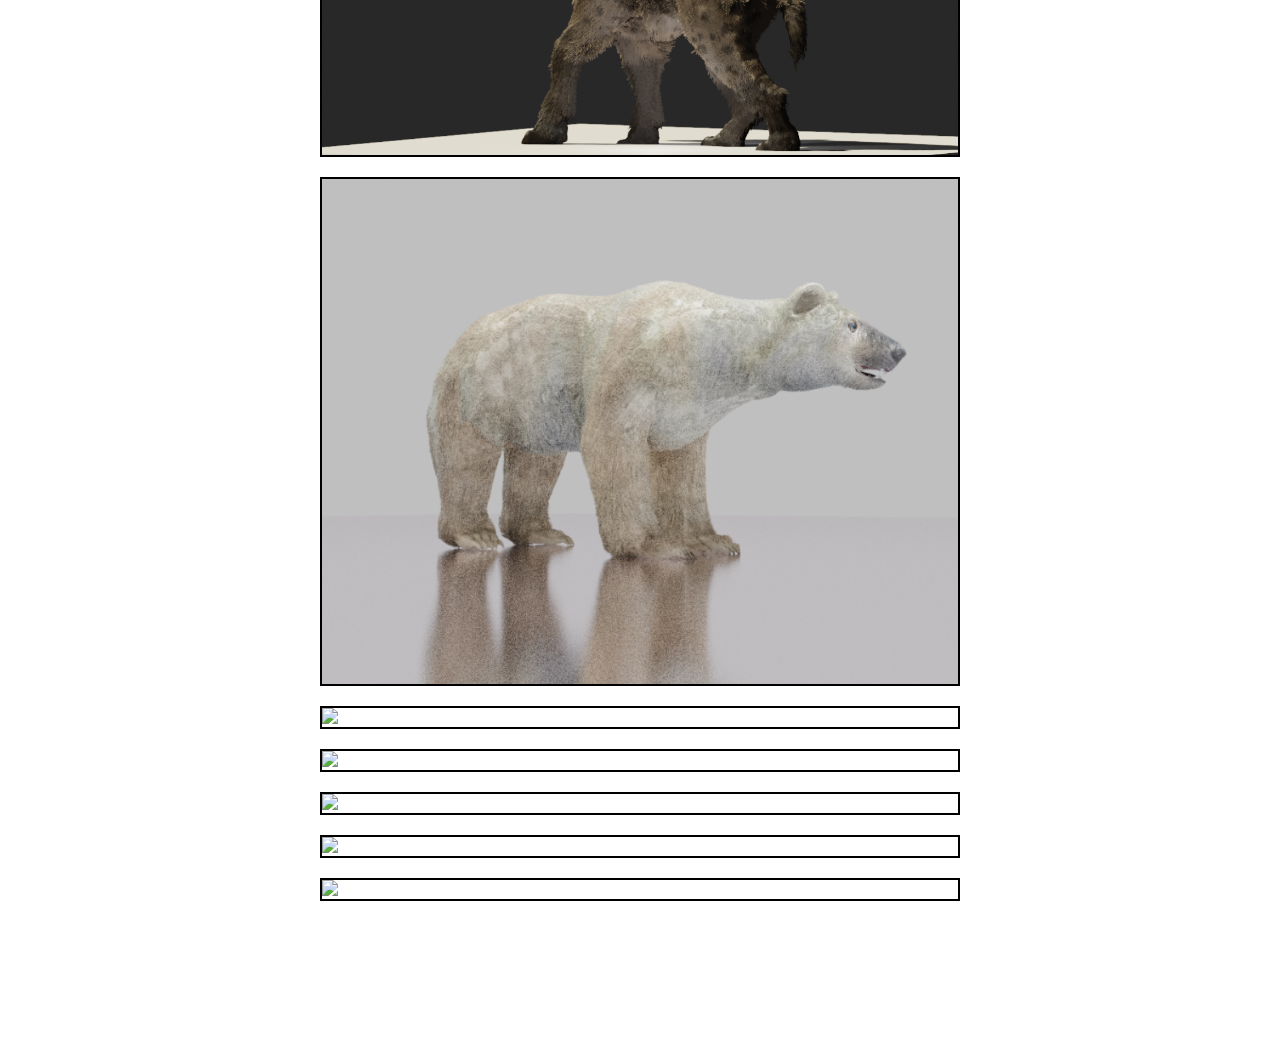
==== commit c4f473b7: "More steps for mobile use" ====
--- a/forsale.html
+++ b/forsale.html
@@ -7,12 +7,12 @@
     <title>Ruez For Sale</title>
     <script src="app.js"></script>
     <link rel="stylesheet" href="styles.css">
-    <link rel="shortcut icon" type="image/x-icon" href="favicon.ico" />
+    <link rel="shortcut icon" type="image/x-icon" href="images/favicon.ico" />
 </head>
 <body>
     <nav class="navbar">
         <div class="navbar__container">
-            <a href="/" id="navbar__logo"><img src="images/Ruez.png"></a>
+            <a href="/" id="navbar__logo" class="navbar__logo"><img src="images/Ruez.png"></a>
             <div class="navbar__toggle" id="mobile-menu">
                 <span class="bar"></span>
                 <span class="bar"></span>
--- a/styles.css
+++ b/styles.css
@@ -2,7 +2,7 @@
     box-sizing: border-box;
     margin: 0;
     padding: 0;
-    font-family: ;
+
     font-family:system-ui, -apple-system, BlinkMacSystemFont, 'Segoe UI', Roboto, Oxygen, Ubuntu, Cantarell, 'Open Sans', 'Helvetica Neue', sans-serif;
     
 }
@@ -27,6 +27,12 @@
     text-align: left;
     color: #d5cfd3;
     text-shadow: 4px 4px #445e9e;
+
+    padding-left: 2%;
+    margin-left: 10%;
+
+    padding-right: 2%;
+    margin-right: 10%;
 }
 
 .aboutMe {
@@ -38,23 +44,20 @@
     border: 5px solid #04142C;
     border-radius: 50px;
 
-    padding-left: 50px;
-    margin-left: 250px;
+    padding-left: 2%;
+    margin-left: 10%;
+
+    padding-right: 2%;
+    margin-right: 10%;
 
     padding-top: 25px;
-    margin-top: px;
-
-    padding-right: 50px;
-    margin-right: 250px;
+    margin-top: 30px;
 
     padding-bottom: 25px;
-
 }
 
 .contactMe {
-    padding-top: 30px;
-    padding-right: 100px;
-    padding-left: 350px;
+
     font-size: 20px;
     text-align: left;
     color: #d5cfd3;
@@ -64,17 +67,46 @@
     border: 5px solid #04142C;
     border-radius: 50px;
 
-    padding-left: 50px;
-    margin-left: 250px;
+    padding-left: 2%;
+    margin-left: 10%;
+
+    padding-right: 2%;
+    margin-right: 10%;
 
     padding-top: 25px;
     margin-top: 30px;
 
-    padding-right: 50px;
-    margin-right: 250px;
-
     padding-bottom: 25px;
 }
+
+@media (max-width: 1000px) {
+    .aboutMe,
+    .contactMe {
+        font-size: 10px;
+    }
+    .contactMe h2,
+    .aboutMe h2 {
+        font-size: 20px;
+    }
+    .nameTitle {
+        font-size: 40px;
+    }
+}
+
+@media (max-width: 800px) {
+    .aboutMe,
+    .contactMe {
+        font-size: 6px;
+    }
+    .contactMe h2,
+    .aboutMe h2 {
+        font-size: 16px;
+    }
+    .nameTitle {
+        font-size: 30px;
+    }
+}
+
 
 .navbar {
     background-image: linear-gradient(to bottom, rgba(0,0,0,1), rgba(0,0,0,0.1), rgba(0,0,0,0));
@@ -99,11 +131,12 @@
     padding: 0 50px;
 }
 
-#navbar__logo {
+.navbar__logo {
     scale: 7%;
     height: 12px;
-    width: 0px;
-}
+    width: 10px;
+}
+
 
 .navbar__menu {
     display: flex;
@@ -112,12 +145,30 @@
     text-align: center;
 }
 
+
 .navbar__item {
     height: 80px;
     width: 250px;
     justify-content: center;
 }
-
+@media (max-width: 1300px) {
+    .navbar__logo {
+        visibility: hidden;
+    }
+    .navbar__item {
+        width: 120px;
+        font-size: 20px;
+    }
+    .navbar__menu {
+        display: flex;
+        align-items: center;
+        list-style: none;
+        text-align: center;
+    }
+    .navbar__container{
+        justify-content: center;
+    }
+  }
 
 .navbar__item:hover {
     background:#596fa6;
@@ -144,8 +195,20 @@
     grid-gap: 20px;
     max-width: 1400px;
     margin: auto;
-    padding-top: 50px;
-}
+    padding-top: 5%;
+    padding-left: 5%;
+    padding-right: 5%;
+}
+
+@media (max-width: 1300px) {
+    .portfolio-grid-container {
+        grid-template-columns: repeat(1, 1fr);
+        padding-top: 5%;
+        padding-left: 25%;
+        padding-right: 25%;
+    }
+}
+
 
 .portfolio-grid-item img {
     width: 100%;
@@ -172,7 +235,18 @@
     grid-gap: 20px;
     max-width: 1400px;
     margin: auto;
-    padding-top: 50px;
+    padding-top: 5%;
+    padding-left: 5%;
+    padding-right: 5%;
+}
+
+@media (max-width: 1300px) {
+    .sale-grid-container {
+        grid-template-columns: repeat(1, 1fr);
+        padding-top: 5%;
+        padding-left: 25%;
+        padding-right: 25%;
+    }
 }
 
 .sale-grid-item {
@@ -248,9 +322,25 @@
     margin-right: 250px;
 
     padding-bottom: 25px;
-
-}
-
+}
+
+@media (max-width: 1000px) {
+    .sale-offsale-guide-txt {
+        font-size: 20px;
+    }
+    .sale-hover-guide-txt {
+        font-size: 40px;
+    }
+}
+
+@media (max-width: 800px) {
+    .sale-offsale-guide-txt {
+        font-size: 10px;
+    }
+    .sale-hover-guide-txt {
+        font-size: 20px;
+    }
+}
 
 
 
@@ -260,15 +350,20 @@
     bottom: 20px;
     left: 20px;
     z-index: 99;
+    max-width: 100px;
 }
   
 .image-container img {
-    width: 100px; 
+    width: 100px;
     height: auto;
-
-}
-
-
+    max-width: 100%;
+}
+
+@media (max-width: 1300px) {
+    .image-container {
+        visibility: hidden;
+    }
+}
 
 
 .button-down {
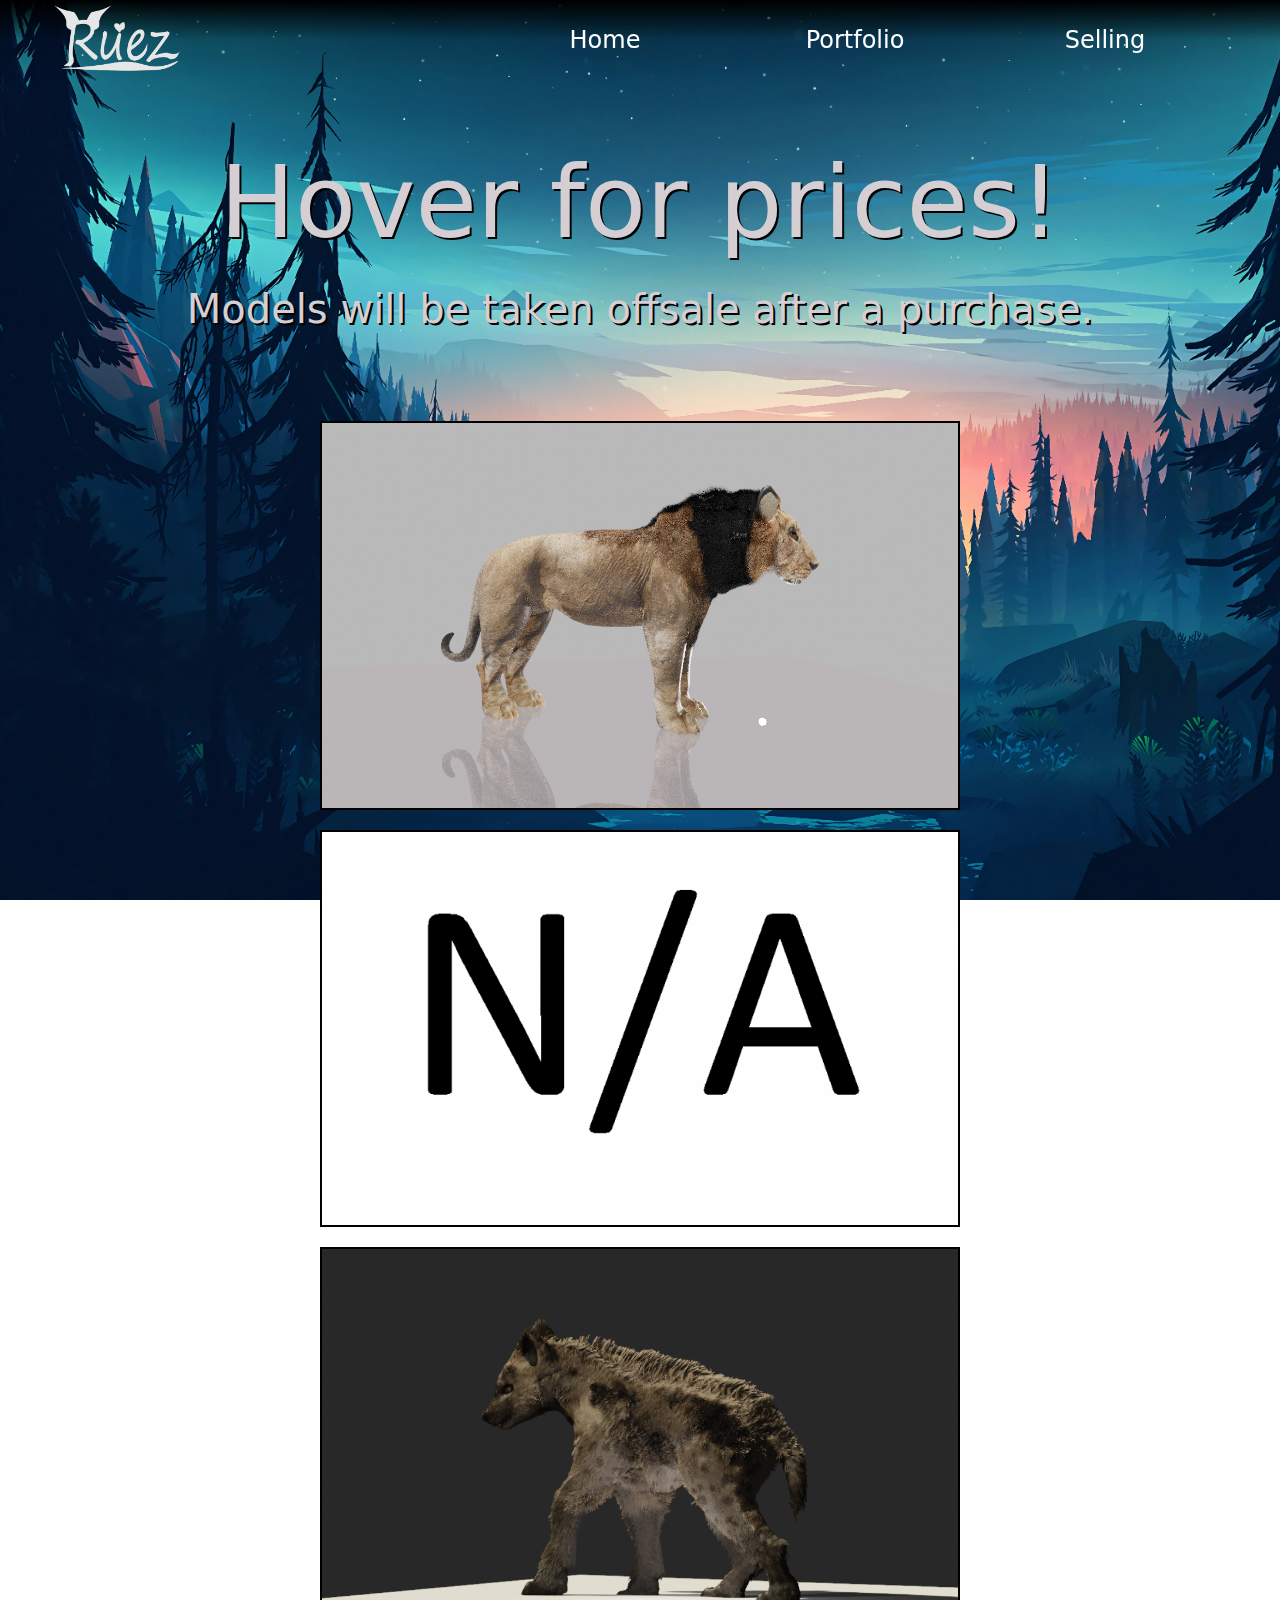
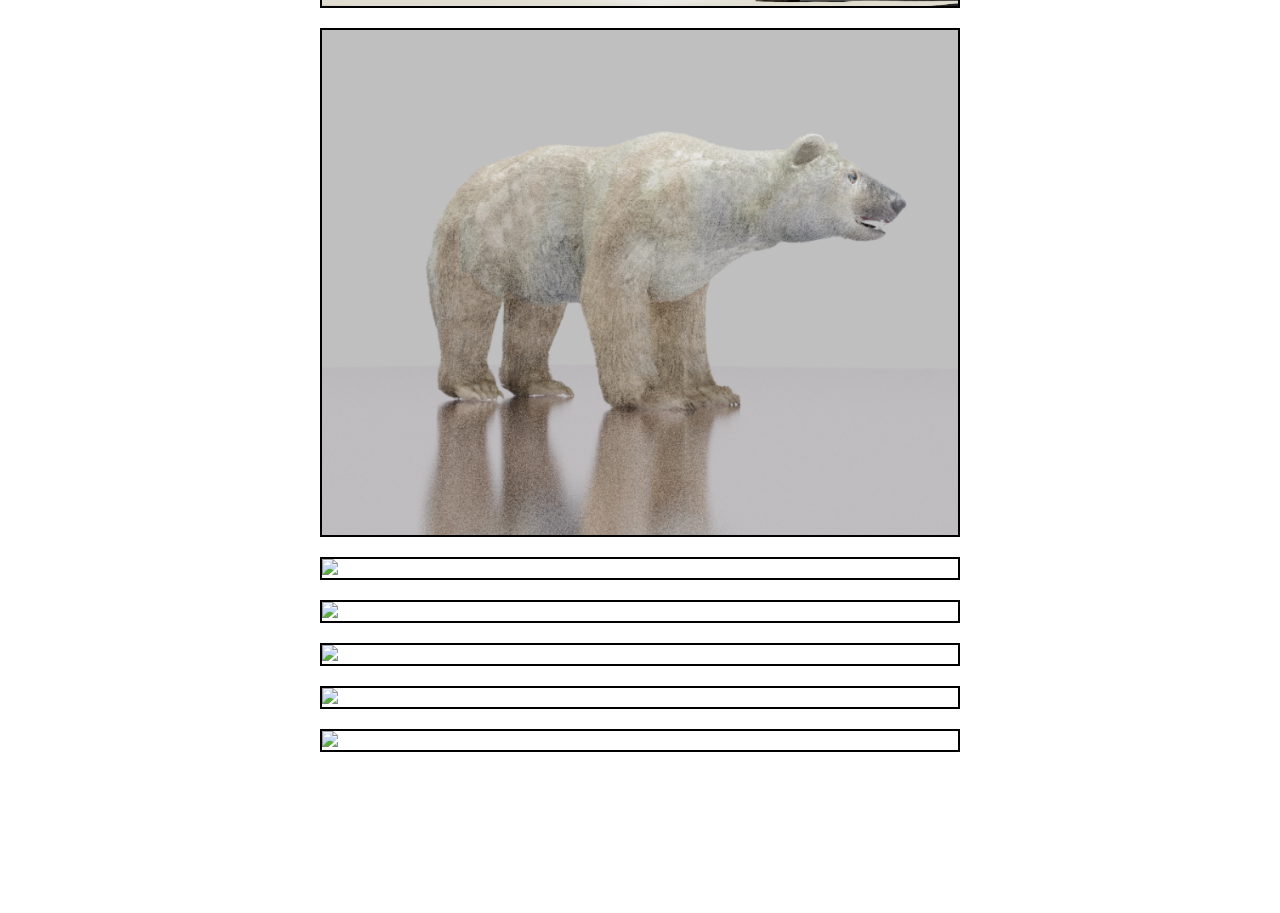
==== commit 945e0d79: "Added watermark" ====
--- a/forsale.html
+++ b/forsale.html
@@ -50,7 +50,9 @@
 	<div class="image-container">
         <img src="images/RuezLogo.png" alt="Small Image">
     </div>
-
+    <div class="df-watermark-container">
+        Site by deepforce123#0001
+    </div>
     <div class="sale-grid-container">
 		<div class="sale-grid-item">
 			<img src="images/saleIMGs/image1.png" alt="Image 1" onerror="this.onerror=null;this.src='https://cdn.discordapp.com/attachments/974764354153095198/1089256876853690518/na-D985D8B9D986D989-825x510.png';">
--- a/styles.css
+++ b/styles.css
@@ -18,6 +18,7 @@
     color: #d5cfd3;
     text-shadow: 4px 4px #445e9e;
 }
+
 
 .nameTitle {
     padding-top: 250px;
@@ -87,9 +88,11 @@
     .contactMe h2,
     .aboutMe h2 {
         font-size: 20px;
+        text-shadow: 1px 1px #445e9e;
     }
     .nameTitle {
         font-size: 40px;
+        padding-top: 0px;
     }
 }
 
@@ -104,6 +107,7 @@
     }
     .nameTitle {
         font-size: 30px;
+        text-shadow: 1.2px 1.2px #445e9e;
     }
 }
 
@@ -151,13 +155,15 @@
     width: 250px;
     justify-content: center;
 }
-@media (max-width: 1300px) {
+
+@media (max-width: 1000px) {
     .navbar__logo {
         visibility: hidden;
     }
     .navbar__item {
         width: 120px;
-        font-size: 20px;
+        font-size: 10px;
+        height: 20px;
     }
     .navbar__menu {
         display: flex;
@@ -167,6 +173,9 @@
     }
     .navbar__container{
         justify-content: center;
+    }
+    .navbar {
+        height: 30px;
     }
   }
 
@@ -217,7 +226,6 @@
     margin: 0 auto;
     border: 2px solid black;
     transition: transform 0.3s ease-in-out;
-
 }
 
 .portfolio-grid-item:hover img {
@@ -285,6 +293,13 @@
     text-shadow: 2px 2px #000000;
 }
 
+@media (max-width: 1000px) {
+    .price-txt {
+        font-size: 20px;
+        text-shadow: 1px 1px #000000;
+    }
+}
+
 .sale-grid-item:hover .price-txt-overlay {
     opacity: 1;
 }
@@ -294,15 +309,7 @@
     text-align: center;
     color: #d5cfd3;
 
-    padding-left: 50px;
-    margin-left: 250px;
-
-    padding-top: 25px;
-    margin-top: px;
-
-    padding-right: 50px;
-    margin-right: 250px;
-
+    padding: 5% 0;
     padding-bottom: 25px;
 
 }
@@ -312,24 +319,25 @@
     text-align: center;
     color: #d5cfd3;
 
-    padding-left: 50px;
-    margin-left: 250px;
-
-    padding-top: 25px;
-    margin-top: px;
-
-    padding-right: 50px;
-    margin-right: 250px;
+
 
     padding-bottom: 25px;
 }
 
-@media (max-width: 1000px) {
+.sale-offsale-guide-txt,
+.sale-hover-guide-txt {
+    text-shadow: 2px 2px #000000;
+}
+
+
+@media (max-width: 1200px) {
     .sale-offsale-guide-txt {
         font-size: 20px;
+        text-shadow: 1px 1px #000000;
     }
     .sale-hover-guide-txt {
         font-size: 40px;
+        text-shadow: 1px 1px #000000;
     }
 }
 
@@ -361,6 +369,24 @@
 
 @media (max-width: 1300px) {
     .image-container {
+        visibility: hidden;
+    }
+}
+
+
+.df-watermark-container {
+    position: fixed;
+    bottom: 30px;
+    right: 20px;
+    z-index: 99;
+    max-width: 150px;
+    color: #d5cfd3;
+    text-align: center;
+    scale: 130%;
+}
+
+@media (max-width: 1300px) {
+    .df-watermark-container {
         visibility: hidden;
     }
 }
@@ -382,4 +408,20 @@
     transform: translate3d(0, 250px, 0);
 }
 
-
+@media (max-width: 1000px) {
+    .aboutMe,
+    .contactMe {
+        font-size: 10px;
+    }
+    .contactMe h2,
+    .aboutMe h2 {
+        font-size: 20px;
+    }
+    .nameTitle {
+        font-size: 40px;
+    }
+    .button-down {
+        visibility: hidden;
+        padding-top: 0px;
+    }
+}
